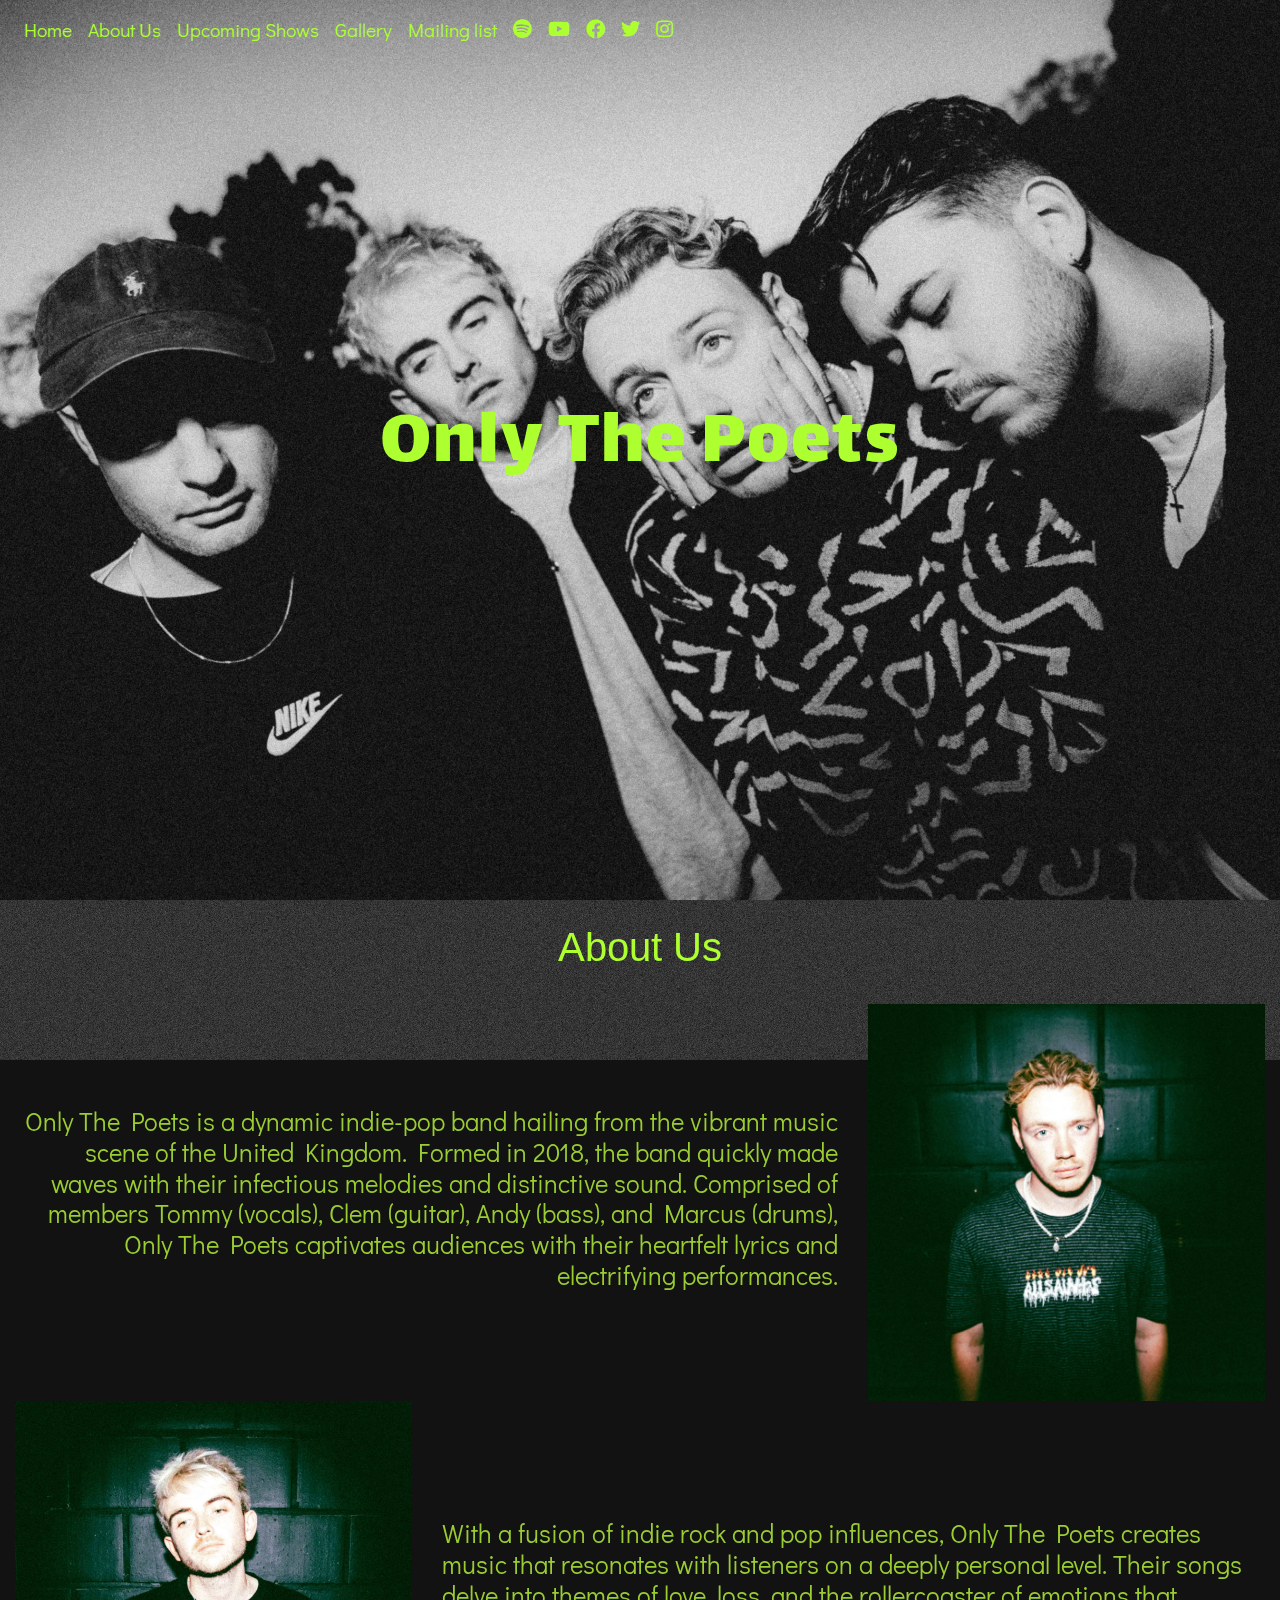
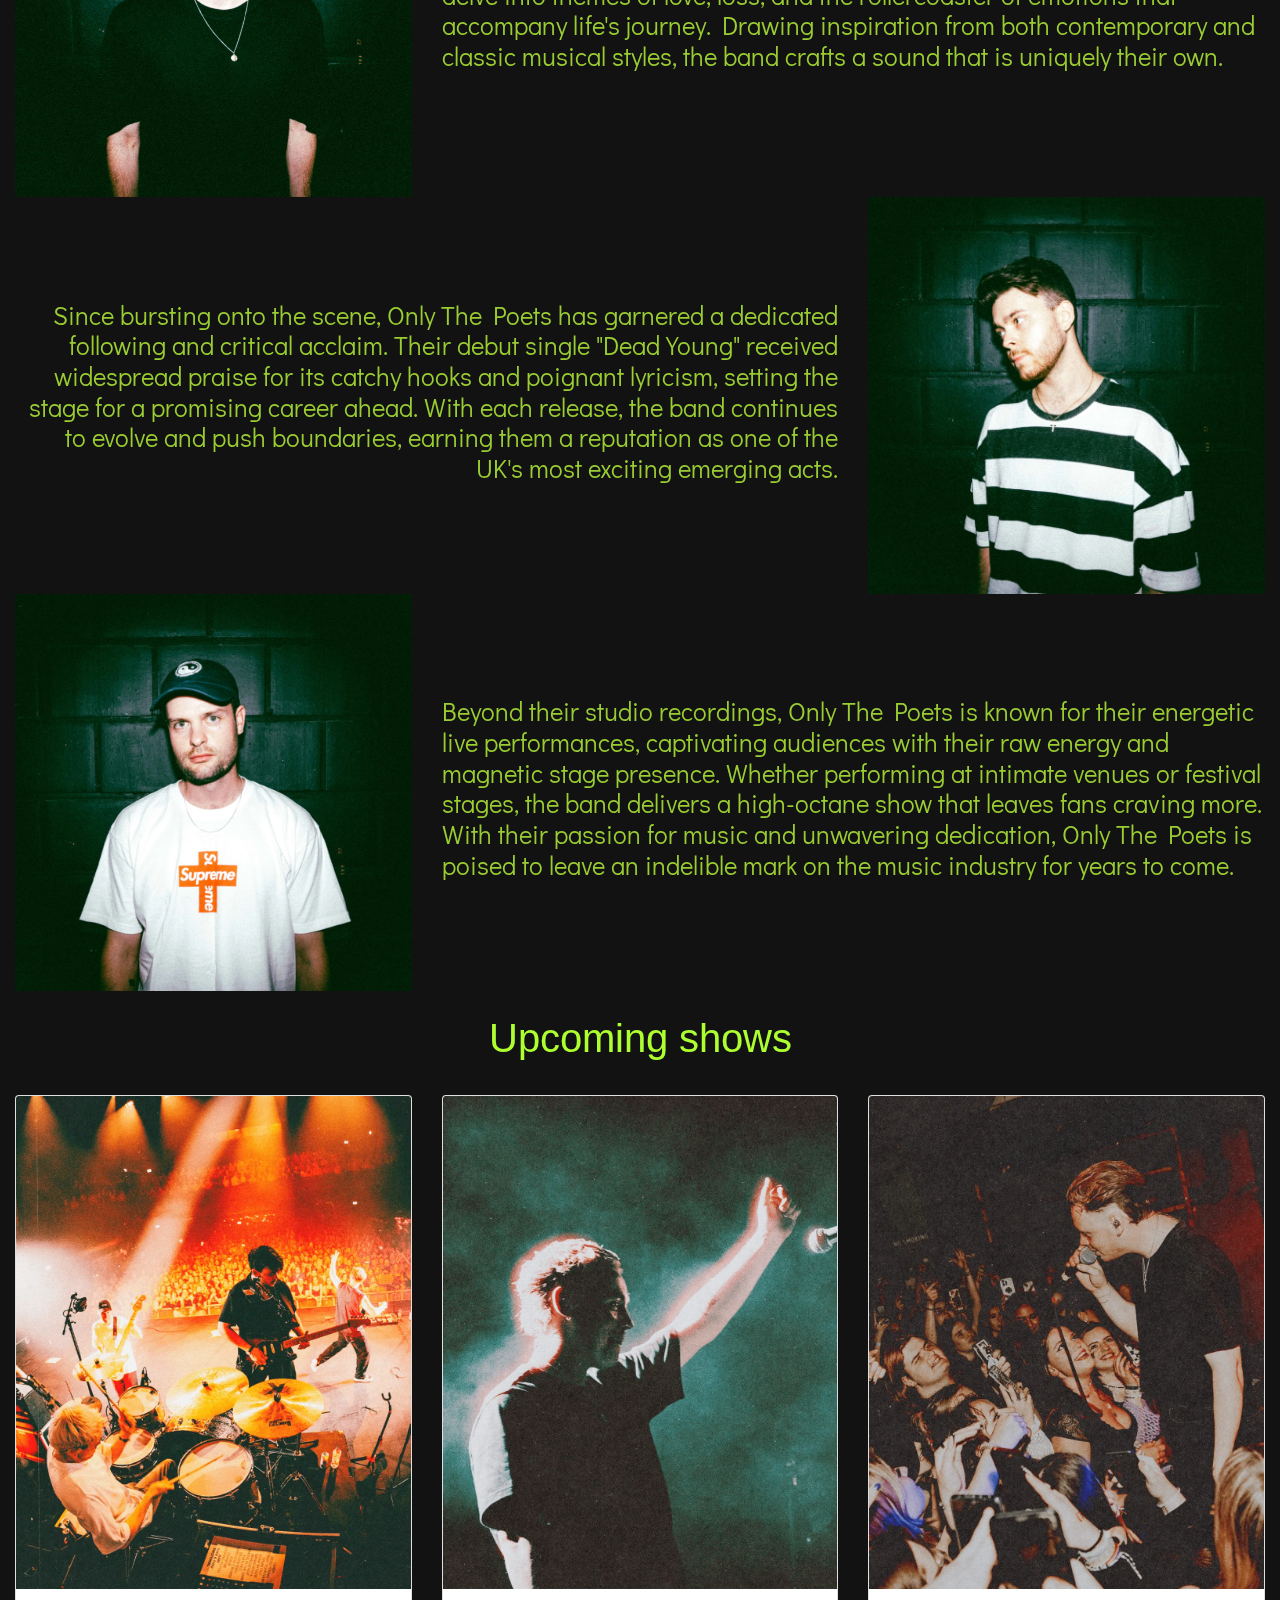
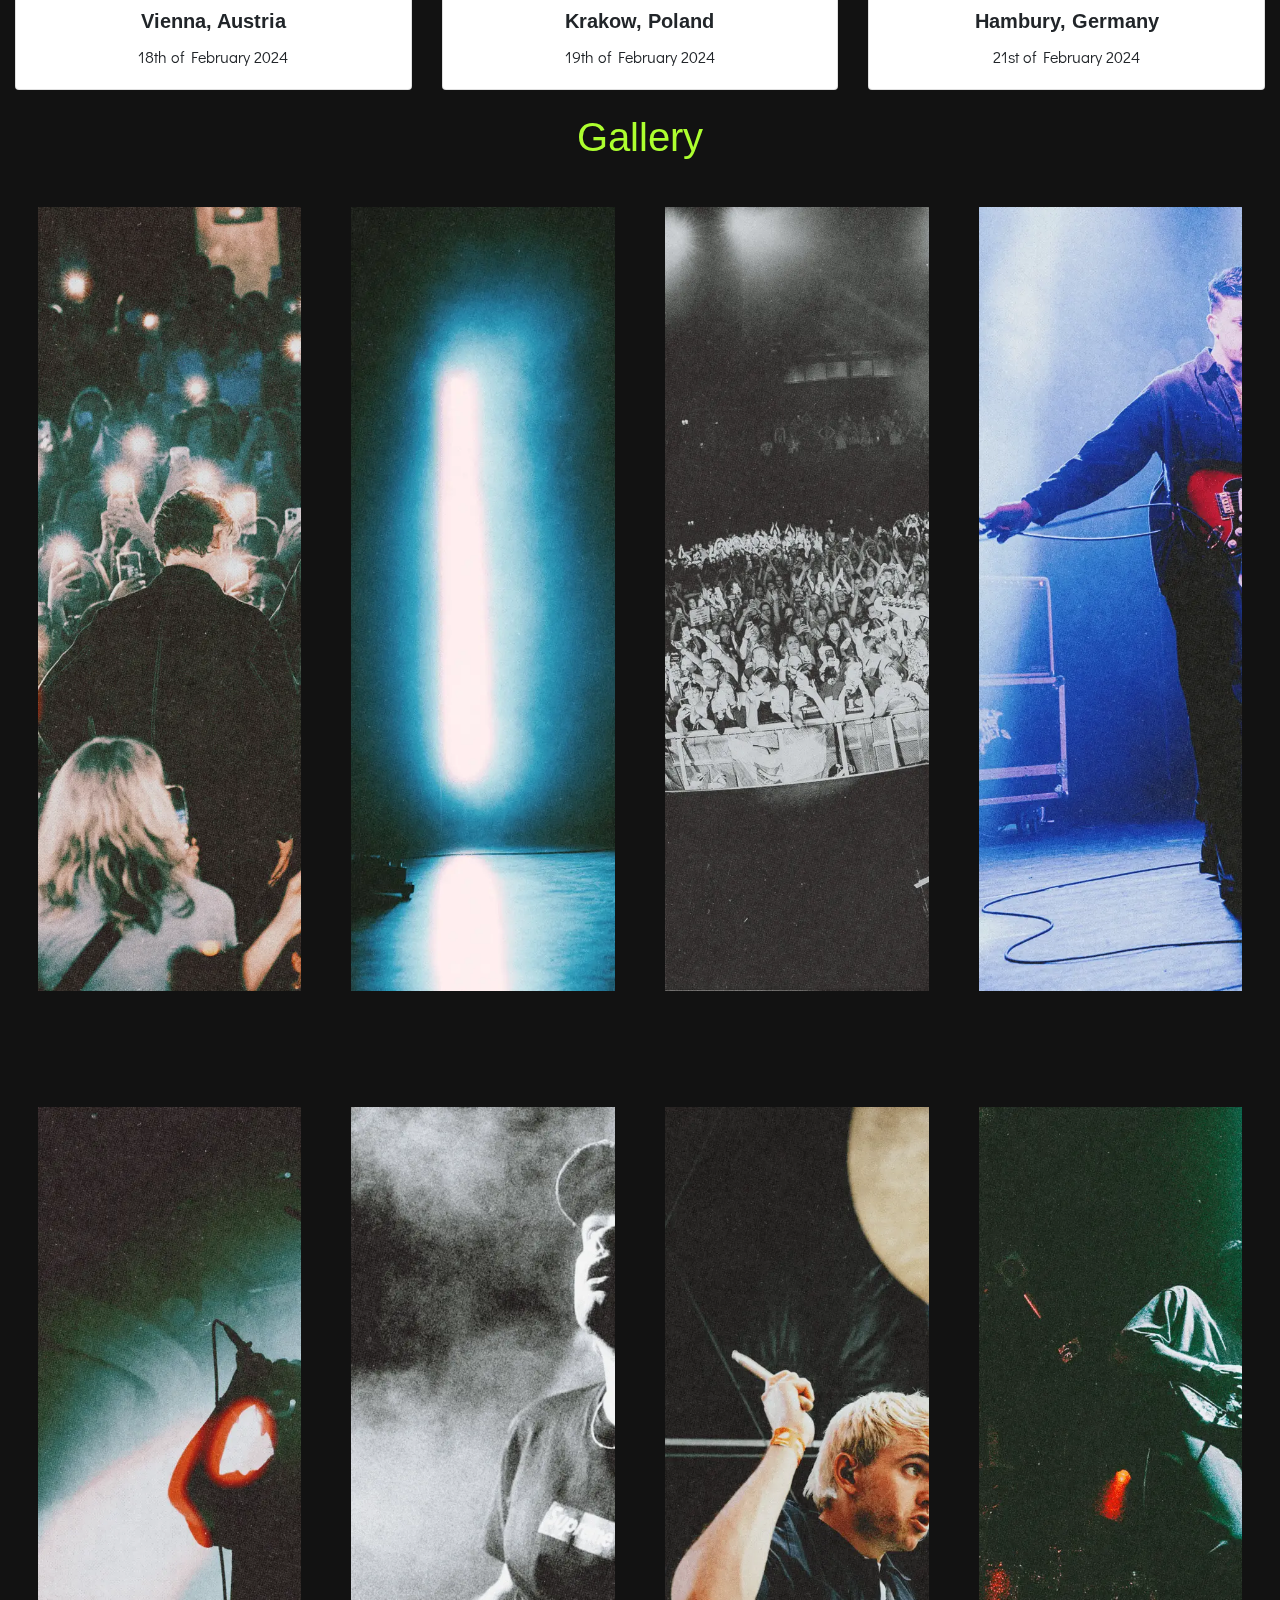
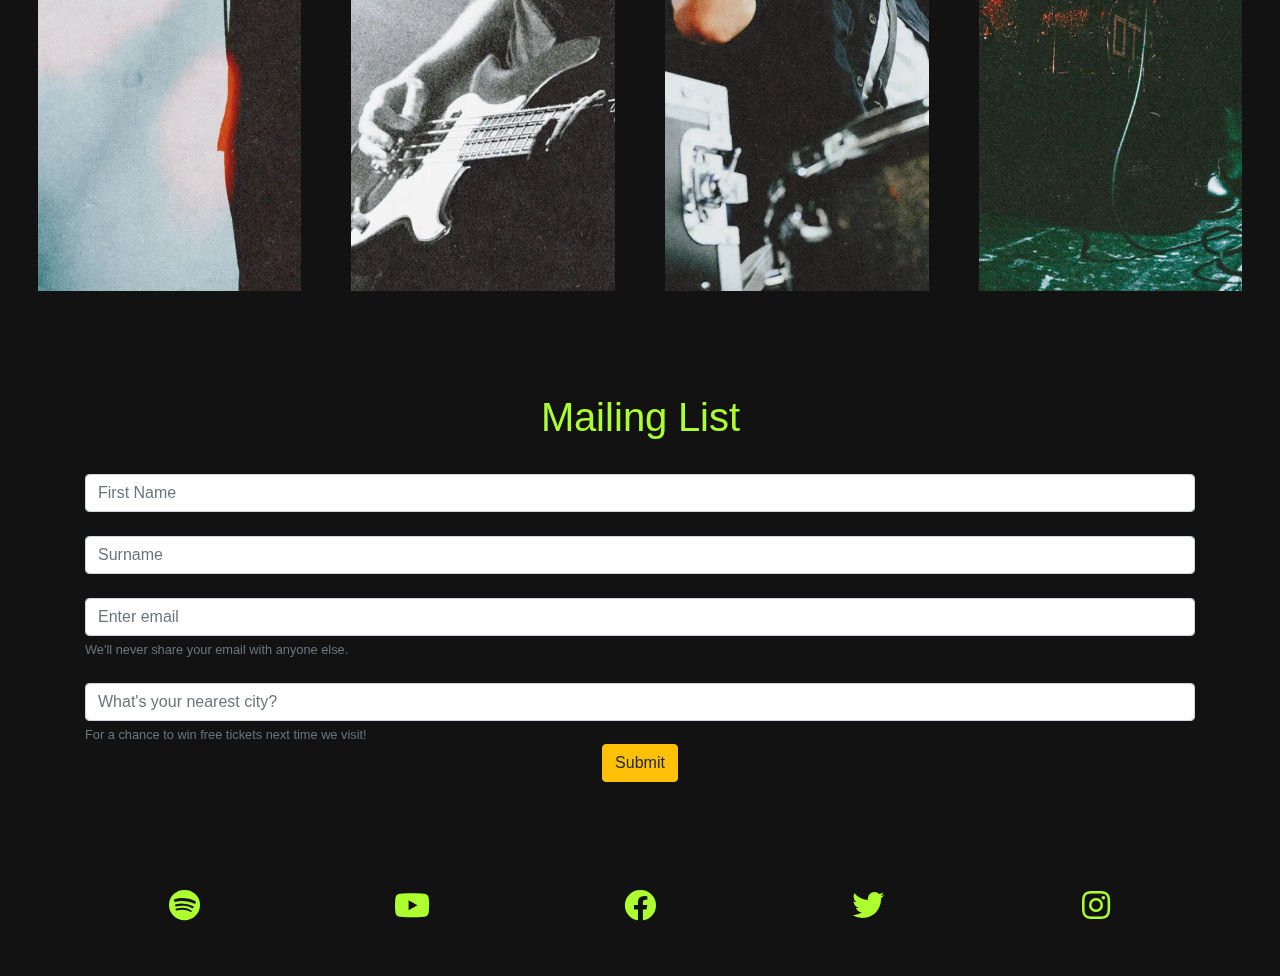
==== index.html @ ecd4aef2 "fix: fixed broken gallery button" ====
<!DOCTYPE html>
<html lang="en">
  <head>
    <meta charset="UTF-8" />
    <meta name="viewport" content="width=device-width, initial-scale=1.0" />
    <meta http-equiv="X-UA-Compatible" content="ie=edge" />
    <meta name="Description" content="Enter your description here" />
    <link
      rel="stylesheet"
      href="https://cdnjs.cloudflare.com/ajax/libs/twitter-bootstrap/4.6.0/css/bootstrap.min.css"
    />
    <link
      rel="stylesheet"
      href="https://cdnjs.cloudflare.com/ajax/libs/font-awesome/5.15.4/css/all.min.css"
    />
    <link rel="stylesheet" href="assets/css/style.css" />
    <link rel="preconnect" href="https://fonts.googleapis.com" />
    <link rel="preconnect" href="https://fonts.gstatic.com" crossorigin />
    <link
      href="https://fonts.googleapis.com/css2?family=Arimo:wght@700&family=Didact+Gothic&family=Lalezar&display=swap"
      rel="stylesheet"
    />
    <title>Only The Poets</title>
  </head>
  <body>
    <!-------Nav bar------->
    <header>
      <nav
        class="navbar navbar-expand-lg navbar-dark navbar-light"
        id="nav-style"
      >
        <button
          class="navbar-toggler"
          type="button"
          data-toggle="collapse"
          data-target="#navbarSupportedContent"
          aria-controls="navbarSupportedContent"
          aria-expanded="false"
          aria-label="Toggle navigation"
        >
          <span class="navbar-toggler-icon"></span>
        </button>

        <div class="collapse navbar-collapse" id="navbarSupportedContent">
          <ul class="navbar-nav mr-auto">
            <li class="nav-item">
              <a class="nav-link nav-font" href="index.html">Home</a>
            </li>
            <li class="nav-item">
              <a class="nav-link nav-font" href="#about">About Us</a>
            </li>
            <li class="nav-item">
              <a class="nav-link nav-font" href="#gigs">Upcoming Shows</a>
            </li>
            <li class="nav-item">
              <a class="nav-link nav-font" href="#gallery">Gallery</a>
            </li>
            <li class="nav-item">
              <a class="nav-link nav-font" href="#mail">Mailing list</a>
            </li>

            <li class="nav-item">
              <a
                class="nav-link"
                href="https://open.spotify.com/artist/3Z40kLBFU7C8532e2YLE9t"
                target="_blank"
              >
                <i
                  class="fab fa-spotify nav-button-color"
                  aria-hidden="true"
                  alt="Spotify"
                ></i>
              </a>
            </li>
            <li class="nav-item">
              <a
                class="nav-link"
                href="https://www.youtube.com/@OnlyThePoets"
                target="_blank"
              >
                <i
                  class="fab fa-youtube nav-button-color"
                  aria-hidden="true"
                  alt="Youtube"
                ></i>
              </a>
            </li>
            <li class="nav-item">
              <a
                class="nav-link"
                href="https://www.facebook.com/onlythepoets/?locale=en_GB"
                target="_blank"
              >
                <i
                  class="fab fa-facebook nav-button-color"
                  aria-hidden="true"
                  alt="Facebook"
                ></i>
              </a>
            </li>
            <li class="nav-item">
              <a
                class="nav-link"
                href="https://twitter.com/onlythepoetsuk?ref_src=twsrc%5Egoogle%7Ctwcamp%5Eserp%7Ctwgr%5Eauthor"
                target="_blank"
              >
                <i
                  class="fab fa-twitter nav-button-color"
                  aria-hidden="true"
                  alt="X formally Twitter"
                ></i>
              </a>
            </li>
            <li class="nav-item">
              <a
                class="nav-link"
                href="https://www.instagram.com/onlythepoets/?hl=en"
                target="_blank"
              >
                <i
                  class="fab fa-instagram nav-button-color"
                  aria-hidden="true"
                  alt="Instagram"
                ></i>
              </a>
            </li>
          </ul>
        </div>
      </nav>
    </header>
    <!-------Hero image------->
    <section class="hero-section">
      <div class="hero-image">
        <div>
          <h1 class="hero-text">Only The Poets</h1>
        </div>
      </div>
    </section>
    <!-------About us------->
    <br />
    <div class="grain"></div>
    <h2 class="text-center header-font" id="about">About Us</h2>
    <div>
      <br />
    </div>
    <section>
      <div class="container-fluid">
        <div class="row align-items-center">
          <div
            class="col-sm-8 order-2 order-sm-1 about-us text-right-about text-center-about"
          >
            <h2 class="size">
              Only The Poets is a dynamic indie-pop band hailing from the
              vibrant music scene of the United Kingdom. Formed in 2018, the
              band quickly made waves with their infectious melodies and
              distinctive sound. Comprised of members Tommy (vocals), Clem
              (guitar), Andy (bass), and Marcus (drums), Only The Poets
              captivates audiences with their heartfelt lyrics and electrifying
              performances.
            </h2>
          </div>
          <div class="col-sm-4 order-1 order-sm-2">
            <img
              src="./assets/images/Tommy-min.webp"
              class="img-fluid w-100 h-auto"
              alt="Tommy portrait"
              id="tommy-about"
            />
          </div>
        </div>
        <div class="row align-items-center">
          <div class="col-sm-4 order-1 order-sm-2">
            <img
              src="./assets/images/Marcus-min.webp"
              class="img-fluid w-100 h-auto"
              alt="Marcus portrait"
              id="marcus-about"
            />
          </div>
          <div
            class="col-sm-8 order-2 order-sm-2 about-us text-left-about text-center-about"
          >
            <h2 class="size">
              With a fusion of indie rock and pop influences, Only The Poets
              creates music that resonates with listeners on a deeply personal
              level. Their songs delve into themes of love, loss, and the
              rollercoaster of emotions that accompany life's journey. Drawing
              inspiration from both contemporary and classic musical styles, the
              band crafts a sound that is uniquely their own.
            </h2>
          </div>
        </div>
        <div class="row align-items-center">
          <div
            class="col-sm-8 order-2 order-sm-1 about-us text-right-about text-center-about"
          >
            <h2 class="size">
              Since bursting onto the scene, Only The Poets has garnered a
              dedicated following and critical acclaim. Their debut single "Dead
              Young" received widespread praise for its catchy hooks and
              poignant lyricism, setting the stage for a promising career ahead.
              With each release, the band continues to evolve and push
              boundaries, earning them a reputation as one of the UK's most
              exciting emerging acts.
            </h2>
          </div>
          <div class="col-sm-4 order-1 order-sm-2">
            <img
              src="./assets/images/Clem-min.webp"
              class="img-fluid w-100 h-auto"
              alt="Clem portrait"
              id="clem-about"
            />
          </div>
        </div>
        <div class="row align-items-center">
          <div class="col-sm-4 order-1 order-sm-1">
            <img
              src="./assets/images/Andy-min.webp"
              class="img-fluid w-100 h-auto andy-about"
              alt="Andy portrait"
              id="andy-about"
            />
          </div>
          <div
            class="col-sm-8 order-2 order-sm-2 about-us text-left-about text-center-about"
          >
            <h2 class="size">
              Beyond their studio recordings, Only The Poets is known for their
              energetic live performances, captivating audiences with their raw
              energy and magnetic stage presence. Whether performing at intimate
              venues or festival stages, the band delivers a high-octane show
              that leaves fans craving more. With their passion for music and
              unwavering dedication, Only The Poets is poised to leave an
              indelible mark on the music industry for years to come.
            </h2>
          </div>
        </div>
      </div>
    </section>
    <!-------Upcoming gigs------->
    <br />
    <h2 class="text-center header-font" id="gigs">Upcoming shows</h2>
    <br />
    <section class="container-fluid">
      <div class="row">
        <div class="col-sm-4">
          <div class="card">
            <img
              class="card-img-top"
              src="./assets/images/Gig1.webp"
              alt="Only the poets on stage in red"
            />
            <div class="card-body">
              <h5 class="card-title"><b>Vienna, Austria</b></h5>
              <p class="card-text">18th of February 2024</p>
            </div>
          </div>
        </div>
        <div class="col-sm-4">
          <div class="card">
            <img
              class="card-img-top"
              src="./assets/images/Gig2.webp"
              alt="Tommy looking to crowd"
            />
            <div class="card-body">
              <h5 class="card-title"><b>Krakow, Poland</b></h5>
              <p class="card-text">19th of February 2024</p>
            </div>
          </div>
        </div>
        <div class="col-sm-4">
          <div class="card">
            <img
              class="card-img-top"
              src="./assets/images/Gig3.webp"
              alt="Tommy singing while crowd looks up"
            />
            <div class="card-body">
              <h5 class="card-title"><b>Hambury, Germany</b></h5>
              <p class="card-text">21st of February 2024</p>
            </div>
          </div>
        </div>
      </div>
    </section>
    <br />
    <!-------Gallery------->
    <h2 class="text-center header-font" id="gallery">Gallery</h2>
    <br />
    <section class="container-gallery">
      <div class="gallery-box gallery-item">
        <img
          src="./assets/images/Gallery1-min.webp"
          alt="Tommy and Marcus playing surrounded by crowd"
        />
      </div>
      <div class="gallery-box gallery-item">
        <img
          src="./assets/images/Gallery2-min.webp"
          alt="Clem playing guitar near blue standing light"
        />
      </div>
      <div class="gallery-box gallery-item">
        <img
          src="./assets/images/Gallery3-min.webp"
          alt="Shot of Tommy infront of crowd"
        />
      </div>
      <div class="gallery-box gallery-item">
        <img
          src="./assets/images/Gallery4-min.webp"
          alt="Clem adjusting guitar lead on stage"
        />
      </div>
    </section>
    <section class="container-gallery">
      <div class="gallery-box gallery-item">
        <img
          src="./assets/images/Gallery5-min.webp"
          alt="Tommy silhouette singing with backlight"
        />
      </div>
      <div class="gallery-box gallery-item">
        <img src="./assets/images/Gallery6-min.webp" alt="Andy playing bass" />
      </div>
      <div class="gallery-box gallery-item">
        <img
          src="./assets/images/Gallery7-min.webp"
          alt="Marcus playing drums at festival"
        />
      </div>
      <div class="gallery-box gallery-item">
        <img
          src="./assets/images/Gallery8-min.webp"
          alt="clem playing guitar"
        />
      </div>
    </section>
    <!-------Mailing list------->
    <div id="mail">
      <h2 class="text-center header-font">Mailing List</h2>
    </div>
    <section class="form-section container">
      <form action="" class="signup-form">
        <div>
          <label for="first-name"></label>
          <input
            type="text"
            class="form-control"
            id="first-name"
            aria-describedby="first-name"
            placeholder="First Name"
          />
        </div>
        <div>
          <label for="last-name"></label>
          <input
            type="text"
            class="form-control"
            id="last-name"
            aria-describedby="last-name"
            placeholder="Surname"
          />
        </div>
        <div>
          <label for="InputEmail1"></label>
          <input
            type="email"
            class="form-control"
            id="InputEmail1"
            aria-describedby="emailHelp"
            placeholder="Enter email"
          />
          <small class="form-text text-muted"
            >We'll never share your email with anyone else.</small
          >
        </div>
        <div>
          <label for="home-city"></label>
          <input
            type="text"
            class="form-control"
            id="home-city"
            aria-describedby="home-city"
            placeholder="What's your nearest city?"
          />
          <small class="form-text text-muted"
            >For a chance to win free tickets next time we visit!</small
          >
        </div>
        <div class="button">
          <button type="submit" class="btn btn-warning">Submit</button>
        </div>
      </form>
    </section>

    <!-------Footer------->

    <footer class="container">
      <ul class="otp-footer row">
        <li class="footer-item col">
          <a
            class="footer-link"
            href="https://open.spotify.com/artist/3Z40kLBFU7C8532e2YLE9t"
            target="_blank"
          >
            <i
              class="fab fa-spotify footer-button-color"
              aria-hidden="true"
            ></i>
          </a>
        </li>
        <li class="footer-item col">
          <a
            class="footer-link"
            href="https://www.youtube.com/@OnlyThePoets"
            target="_blank"
          >
            <i
              class="fab fa-youtube footer-button-color"
              aria-hidden="true"
            ></i>
          </a>
        </li>
        <li class="footer-item col">
          <a
            class="footer-link"
            href="https://www.facebook.com/onlythepoets/?locale=en_GB"
            target="_blank"
          >
            <i
              class="fab fa-facebook footer-button-color"
              aria-hidden="true"
            ></i>
          </a>
        </li>
        <li class="footer-item col">
          <a
            class="footer-link"
            href="https://twitter.com/onlythepoetsuk?ref_src=twsrc%5Egoogle%7Ctwcamp%5Eserp%7Ctwgr%5Eauthor"
            target="_blank"
          >
            <i
              class="fab fa-twitter footer-button-color"
              aria-hidden="true"
            ></i>
          </a>
        </li>
        <li class="footer-item col">
          <a
            class="footer-link"
            href="https://www.instagram.com/onlythepoets/?hl=en"
            target="_blank"
          >
            <i
              class="fab fa-instagram footer-button-color"
              aria-hidden="true"
            ></i>
          </a>
        </li>
      </ul>
    </footer>
    <a href="#" class="top">Back to Top &#8593;</a>
    <script src="https://cdnjs.cloudflare.com/ajax/libs/jquery/3.5.1/jquery.slim.min.js"></script>
    <script src="https://cdnjs.cloudflare.com/ajax/libs/popper.js/1.16.1/umd/popper.min.js"></script>
    <script src="https://cdnjs.cloudflare.com/ajax/libs/twitter-bootstrap/4.6.0/js/bootstrap.min.js"></script>
  </body>
</html>
---- assets/css/style.css ----
/*-----------------General----------------- */

html {
  scroll-behavior: smooth;
}

.header-font {
  font-family: Arimo, Courier, monospace;
  font-size: 2.5rem;
}
/*-----------------Background----------------- */

body {
  background-color: rgb(18, 18, 18);
  height: 200vh;
  position: relative;
  overflow-x: hidden;
  margin: 0;
  padding: 0;
}

.grain {
  position: fixed;
  top: 0;
  left: 0;
  height: 100%;
  width: 100%;
  z-index: -300;
  transform: translateZ(0);
  opacity: 0.4;
  pointer-events: none;
}

.grain:before {
  content: "";
  top: -10rem;
  left: -10rem;
  width: calc(100% + 20rem);
  height: calc(100% + 20rem);
  z-index: -1;
  position: fixed;
  background-image: url(../images/Image_gaussian_noise_example.png);
  opacity: 0.8;
  pointer-events: none;
  -webkit-animation: noise 1s steps(2) infinite;
  animation: noise 1s steps(2) infinite;
}

@-webkit-keyframes noise {
  to {
    transform: translate3d(-7rem, 0, 0);
  }
}

@keyframes noise {
  0% {
    transform: translate3d(0, 9rem, 0);
  }
  10% {
    transform: translate3d(-1rem, -4rem, 0);
  }
  20% {
    transform: translate3d(-8rem, 2rem, 0);
  }
  30% {
    transform: translate3d(9rem, -9rem, 0);
  }
  40% {
    transform: translate3d(-2rem, 7rem, 0);
  }
  50% {
    transform: translate3d(-9rem, -4rem, 0);
  }
  60% {
    transform: translate3d(2rem, 6rem, 0);
  }
  70% {
    transform: translate3d(7rem, -8rem, 0);
  }
  80% {
    transform: translate3d(-9rem, 1rem, 0);
  }
  90% {
    transform: translate3d(6rem, -5rem, 0);
  }
  to {
    transform: translate3d(-7rem, 0, 0);
  }
}

.text-center {
  text-align: center;
  color: greenyellow;
}
/*-----------------Nav Bar----------------- */

header {
  position: absolute;
  z-index: 3;
  max-width: fit-content;
  font-size: larger;
}

.nav-button-color {
  color: greenyellow;
}

.navbar-light .navbar-nav .nav-link {
  color: greenyellow;
}

@media only screen and (max-width: 374px) {
  .nav-button-color {
    color: red;
  }

  .navbar-light .navbar-nav .nav-link {
    color: red;
  }
}
.nav-font {
  font-family: "Didact Gothic", sans-serif;
}

/*-----------------Hero Image----------------- */

.hero-section {
  width: 100%;
  overflow: hidden;
}
.hero-image {
  /* Cant get this to work just yet, not responsive leaves blank space to right of img when shrunk */
  /* breaks at  around 1606 px wide */
  background-image: url(../images/SpotifyBanner-min.webp);
  background-size: cover;
  background-position: center;
  display: flex;
  position: relative;
  align-items: center;
  justify-content: center;
  flex-direction: column;
  height: 100vh;
  margin: 0;
  z-index: 2;
}

.hero-text {
  color: greenyellow;
  text-align: center;
  font-family: Lalezar, "Courier New", sans-serif;
  font-size: 5rem;
  letter-spacing: 2px;
}

@media only screen and (max-width: 528px) {
  .hero-text {
    font-size: 40px;
  }
}
/*-----------------Back to top button----------------- */

.top {
  --offset: 50px;

  position: sticky;
  float: right;
  bottom: 20px;
  margin-right: 10px;
  place-self: end;
  z-index: 1;

  /* visual styling */
  text-decoration: none;
  padding: 10px;
  font-family: sans-serif;
  color: black;
  background: greenyellow;
  border-radius: 100px;
  white-space: nowrap;
}

/*-----------------About Us----------------- */
#tommy-about {
  height: 400px;
}

#clem-about {
  height: 400px;
}

#marcus-about {
  height: 400px;
}

#andy-about {
  height: 400px;
}

.about-us {
  color: yellowgreen;
  font-family: "Didact Gothic", sans serif;
  font-size: small;
}

.size {
  font-size: clamp(16px, 2vw, 80px);
}

@media only screen and (min-width: 576px) {
  .text-right-about {
    text-align: right;
  }

  .text-left-about {
    text-align: left;
  }
}

@media only screen and (max-width: 575px) {
  .text-center-about {
    text-align: center;
  }
}

/*-----------------Upcoming Gigs----------------- */

.card-title {
  text-align: center;
  font-family: Arimo, sans serif;
}

.card-text {
  text-align: center;
  font-family: "Didact Gothic", sans serif;
}

/*-----------------Gallery----------------- */

@media only screen and (min-width: 1024px) {
  .container-gallery {
    display: flex;
    width: 100%;
    padding: 1% 1%;
    box-sizing: border-box;
    height: 100vh;
  }

  .gallery-box {
    flex: 1;
    overflow: hidden;
    transition: 0.8s;
    margin: 0 2%;
    box-shadow: rgba(0, 0, 0, 0.1);
    line-height: 0;
  }

  .gallery-box > img {
    width: 200%;
    height: calc(100% - 10vh);
    object-fit: cover;
    transition: 0.5s;
  }

  .gallery-box:hover {
    flex: 1 1 40%;
  }
  .gallery-box:hover > img {
    width: 100%;
    height: 100%;
  }
}
@media only screen and (max-width: 1023px) {
  .container-gallery {
    display: flex;
    flex-wrap: wrap;
    justify-content: space-between;
    padding: 0% 0%;
  }

  .gallery-box {
    flex-basis: 100%;
    margin-bottom: 20px;
  }

  .gallery-box img {
    width: 100%;
    height: auto;
  }
}
/*-----------------Mailing List----------------- */

.button {
  text-align: center;
}
/*-----------------Footer----------------- */

footer {
  height: 50px;
}

.otp-footer {
  text-align: center;
  margin-top: 100px;
  padding-left: 0px;
}
.footer-item {
  list-style: none;
  display: inline-block;
  font-size: 200%;
}

.footer-button-color {
  color: greenyellow;
}

a:hover {
  text-decoration: none;
}

@media only screen and (max-width: 577px) {
  .footer-item {
    list-style: none;
    display: block;
    text-align: center;
    font-size: 150%;
    letter-spacing: 0px;
  }
}
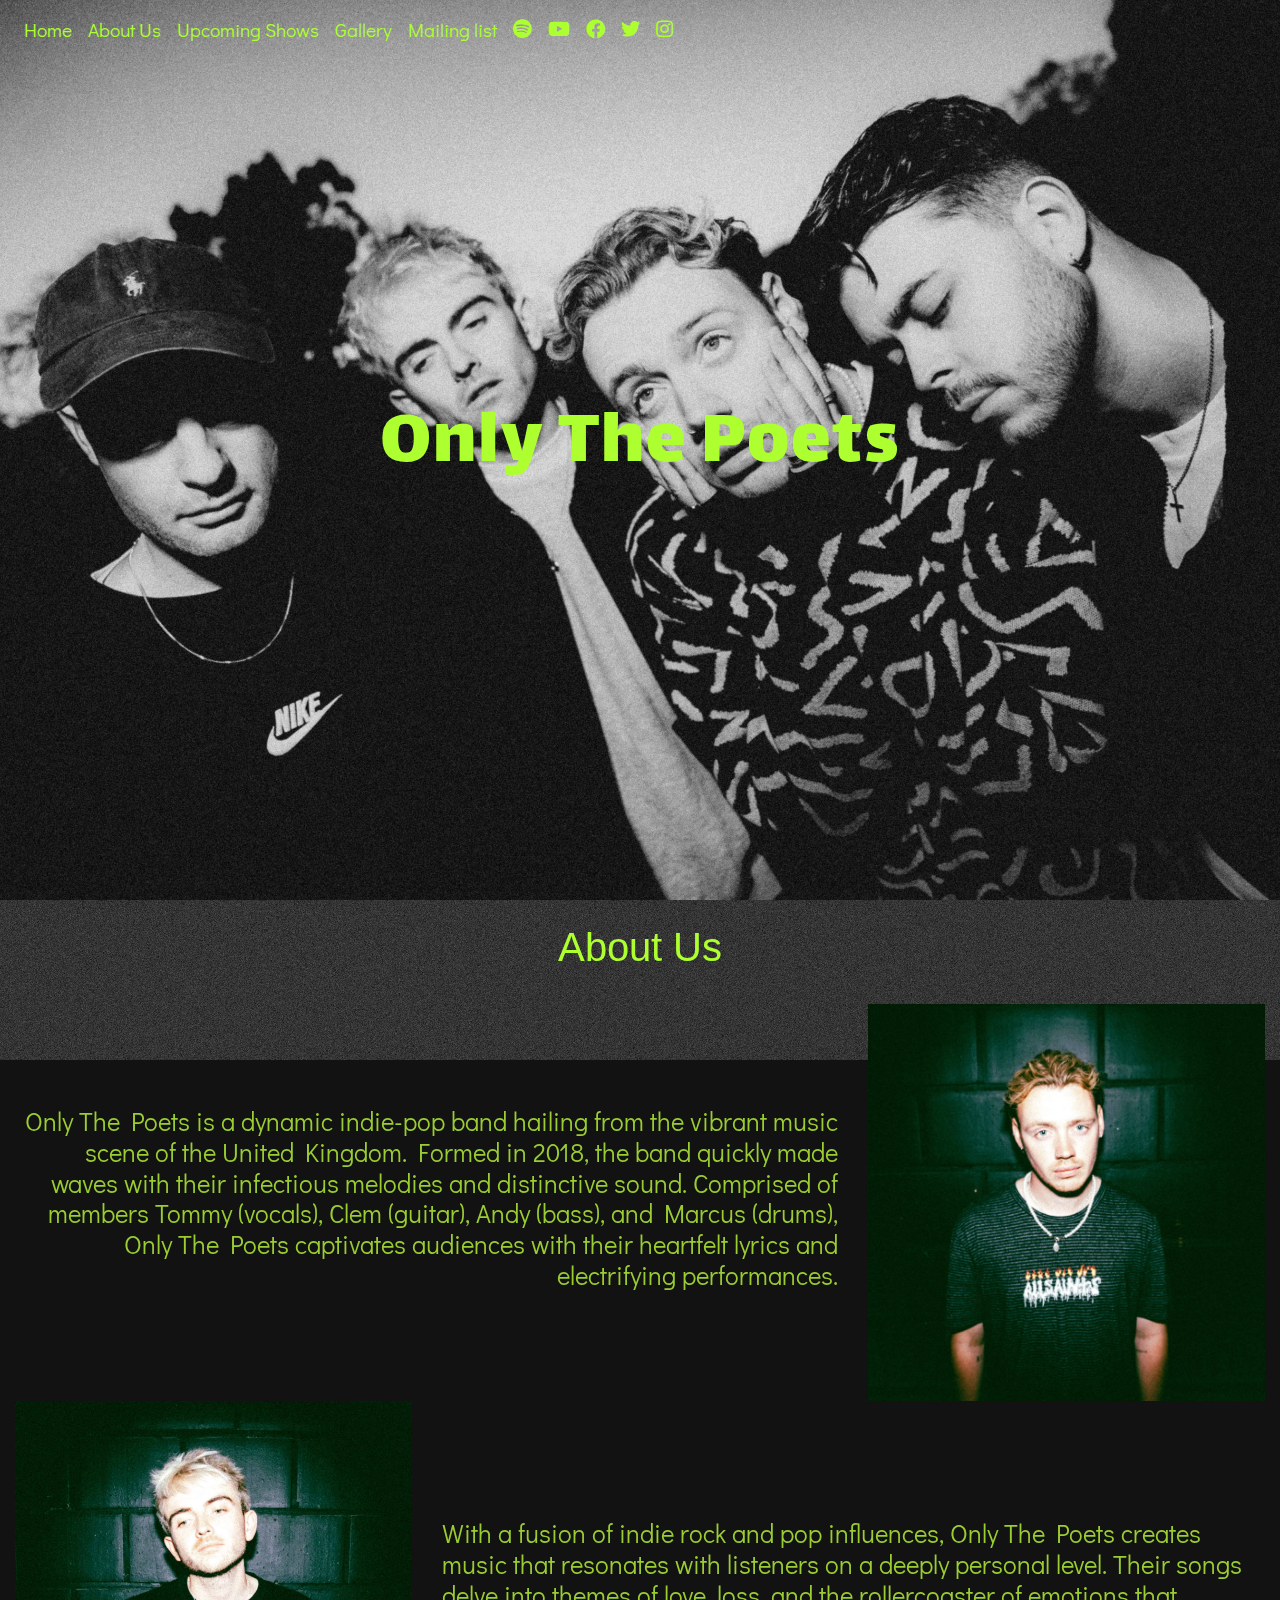
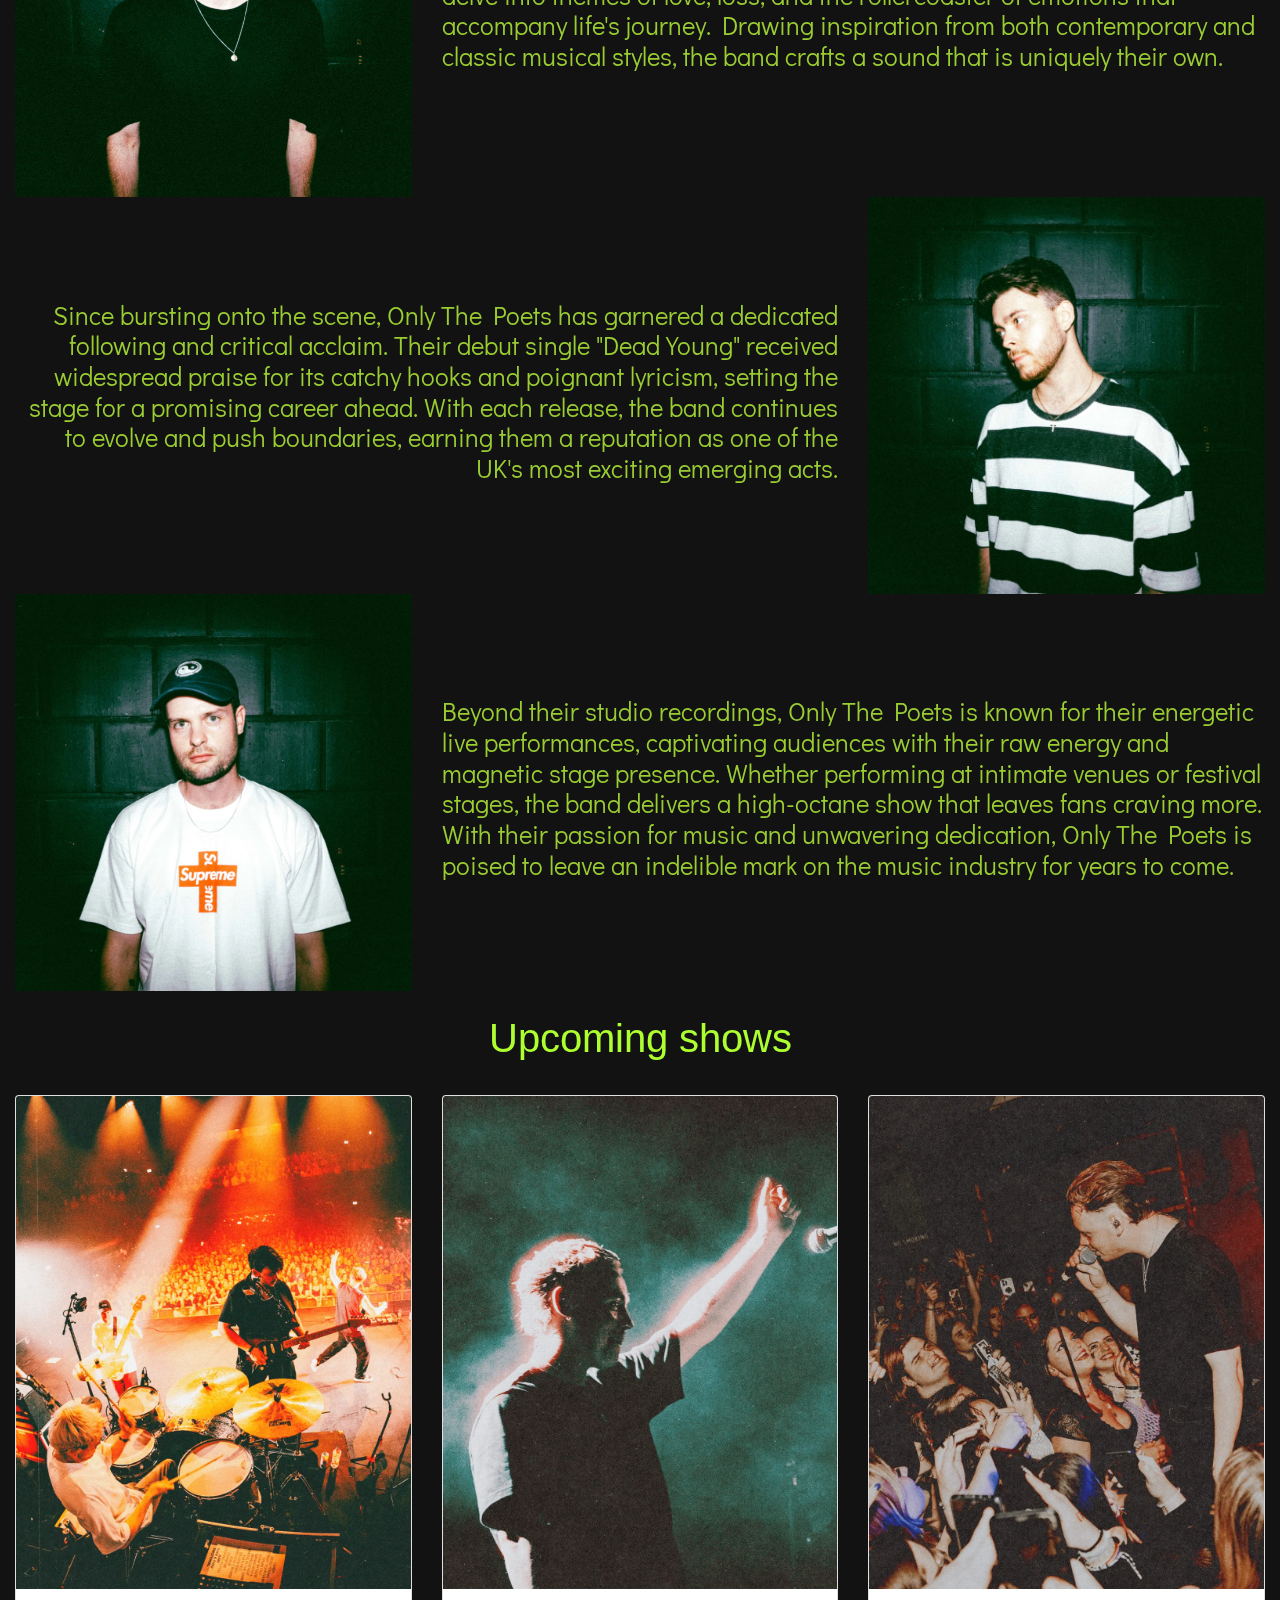
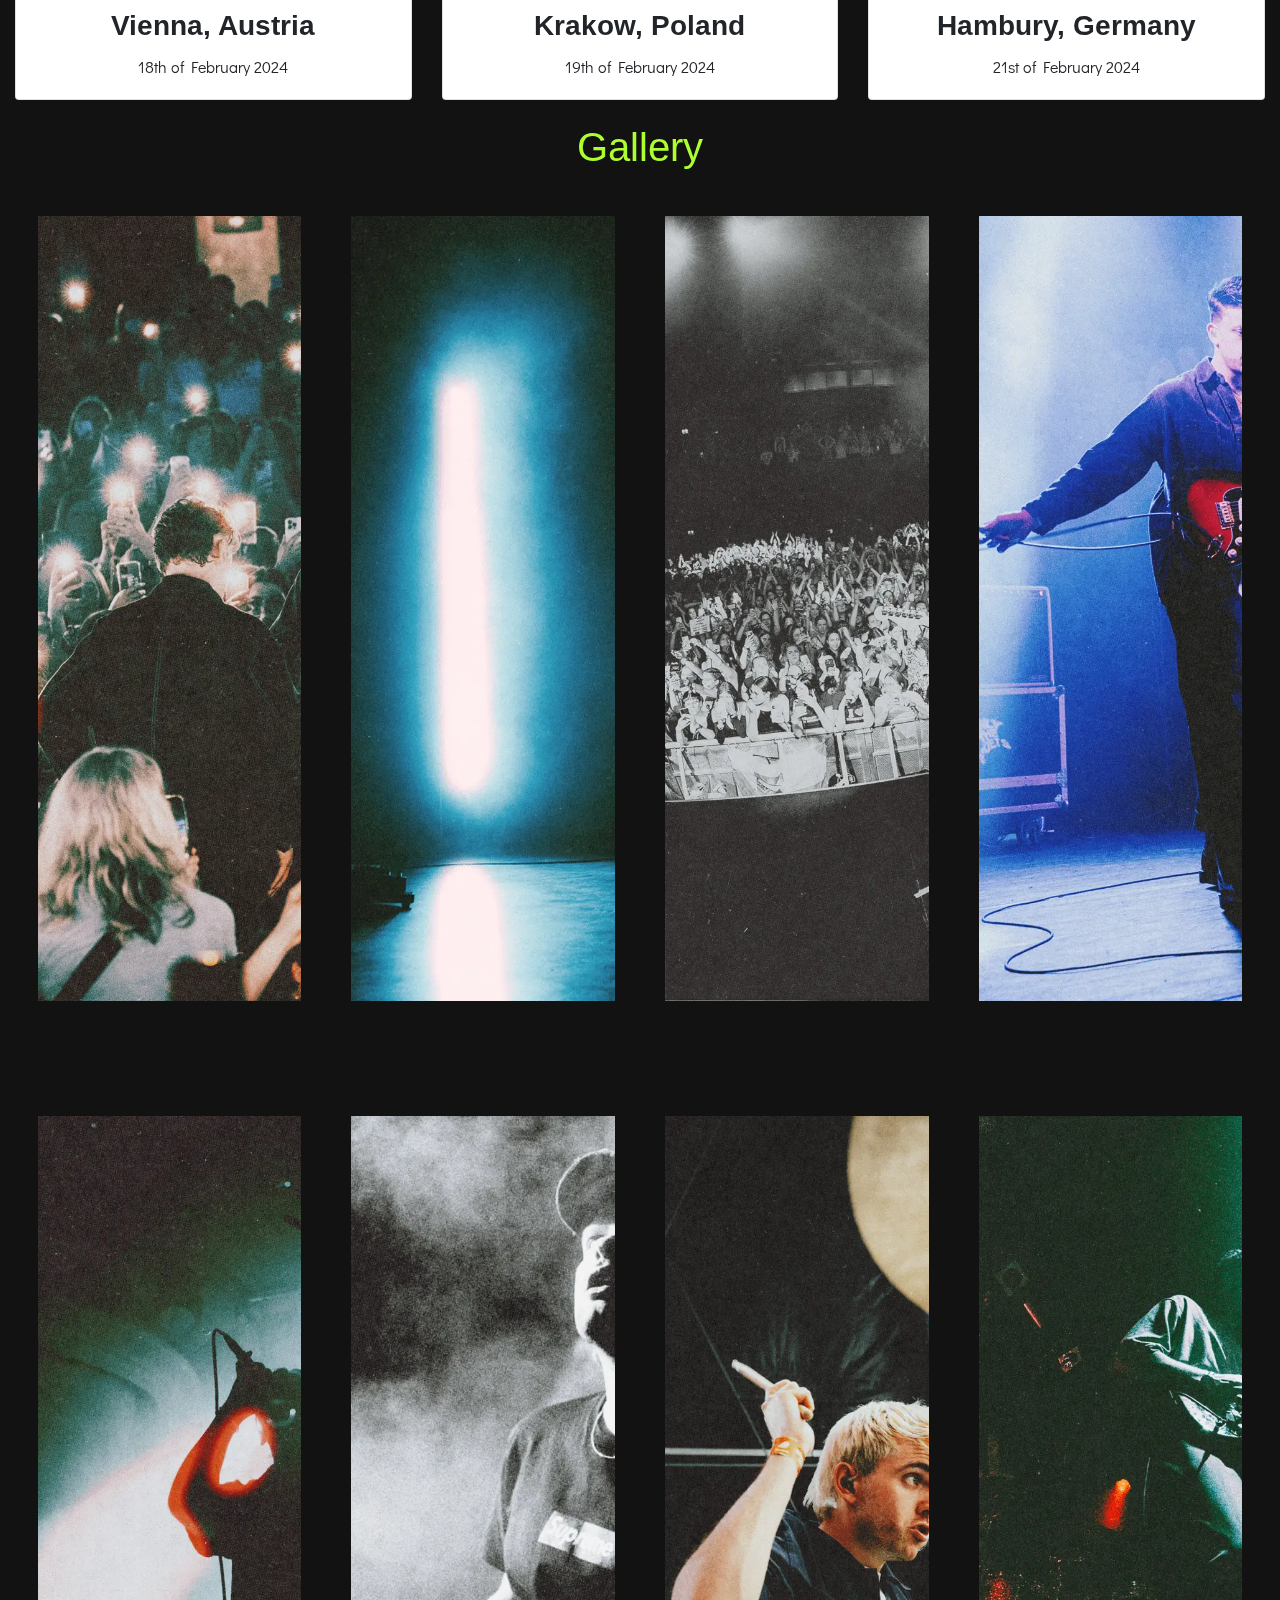
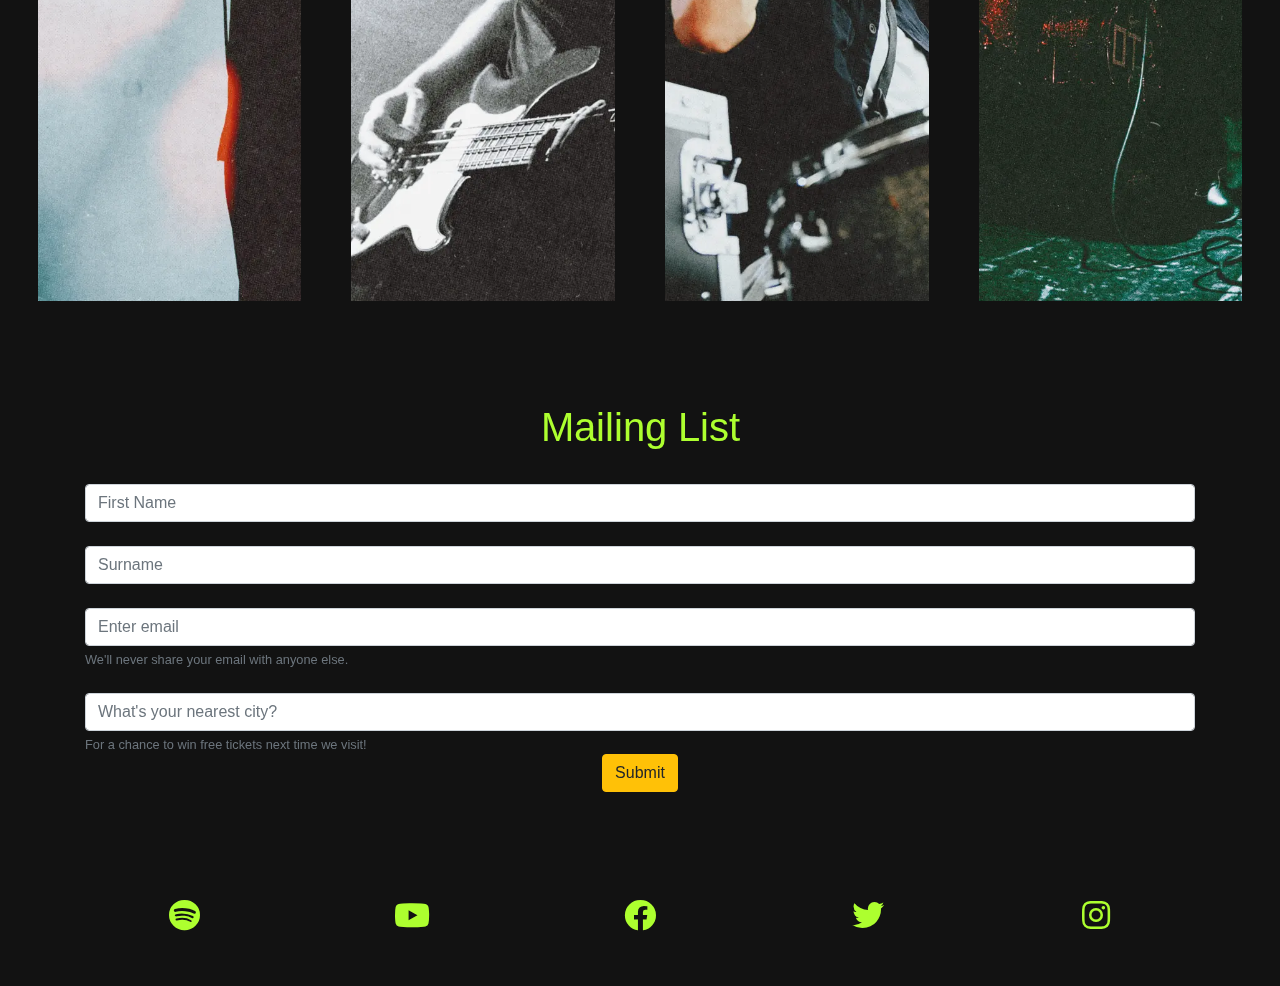
==== commit 83e49f52: "fix: changed headers from h5 to h3 in cards" ====
--- a/index.html
+++ b/index.html
@@ -252,7 +252,7 @@
               alt="Only the poets on stage in red"
             />
             <div class="card-body">
-              <h5 class="card-title"><b>Vienna, Austria</b></h5>
+              <h3 class="card-title"><b>Vienna, Austria</b></h3>
               <p class="card-text">18th of February 2024</p>
             </div>
           </div>
@@ -265,7 +265,7 @@
               alt="Tommy looking to crowd"
             />
             <div class="card-body">
-              <h5 class="card-title"><b>Krakow, Poland</b></h5>
+              <h3 class="card-title"><b>Krakow, Poland</b></h3>
               <p class="card-text">19th of February 2024</p>
             </div>
           </div>
@@ -278,7 +278,7 @@
               alt="Tommy singing while crowd looks up"
             />
             <div class="card-body">
-              <h5 class="card-title"><b>Hambury, Germany</b></h5>
+              <h3 class="card-title"><b>Hambury, Germany</b></h3>
               <p class="card-text">21st of February 2024</p>
             </div>
           </div>
--- a/assets/css/style.css
+++ b/assets/css/style.css
@@ -129,8 +129,6 @@
   overflow: hidden;
 }
 .hero-image {
-  /* Cant get this to work just yet, not responsive leaves blank space to right of img when shrunk */
-  /* breaks at  around 1606 px wide */
   background-image: url(../images/SpotifyBanner-min.webp);
   background-size: cover;
   background-position: center;
@@ -250,7 +248,6 @@
     overflow: hidden;
     transition: 0.8s;
     margin: 0 2%;
-    box-shadow: rgba(0, 0, 0, 0.1);
     line-height: 0;
   }
 
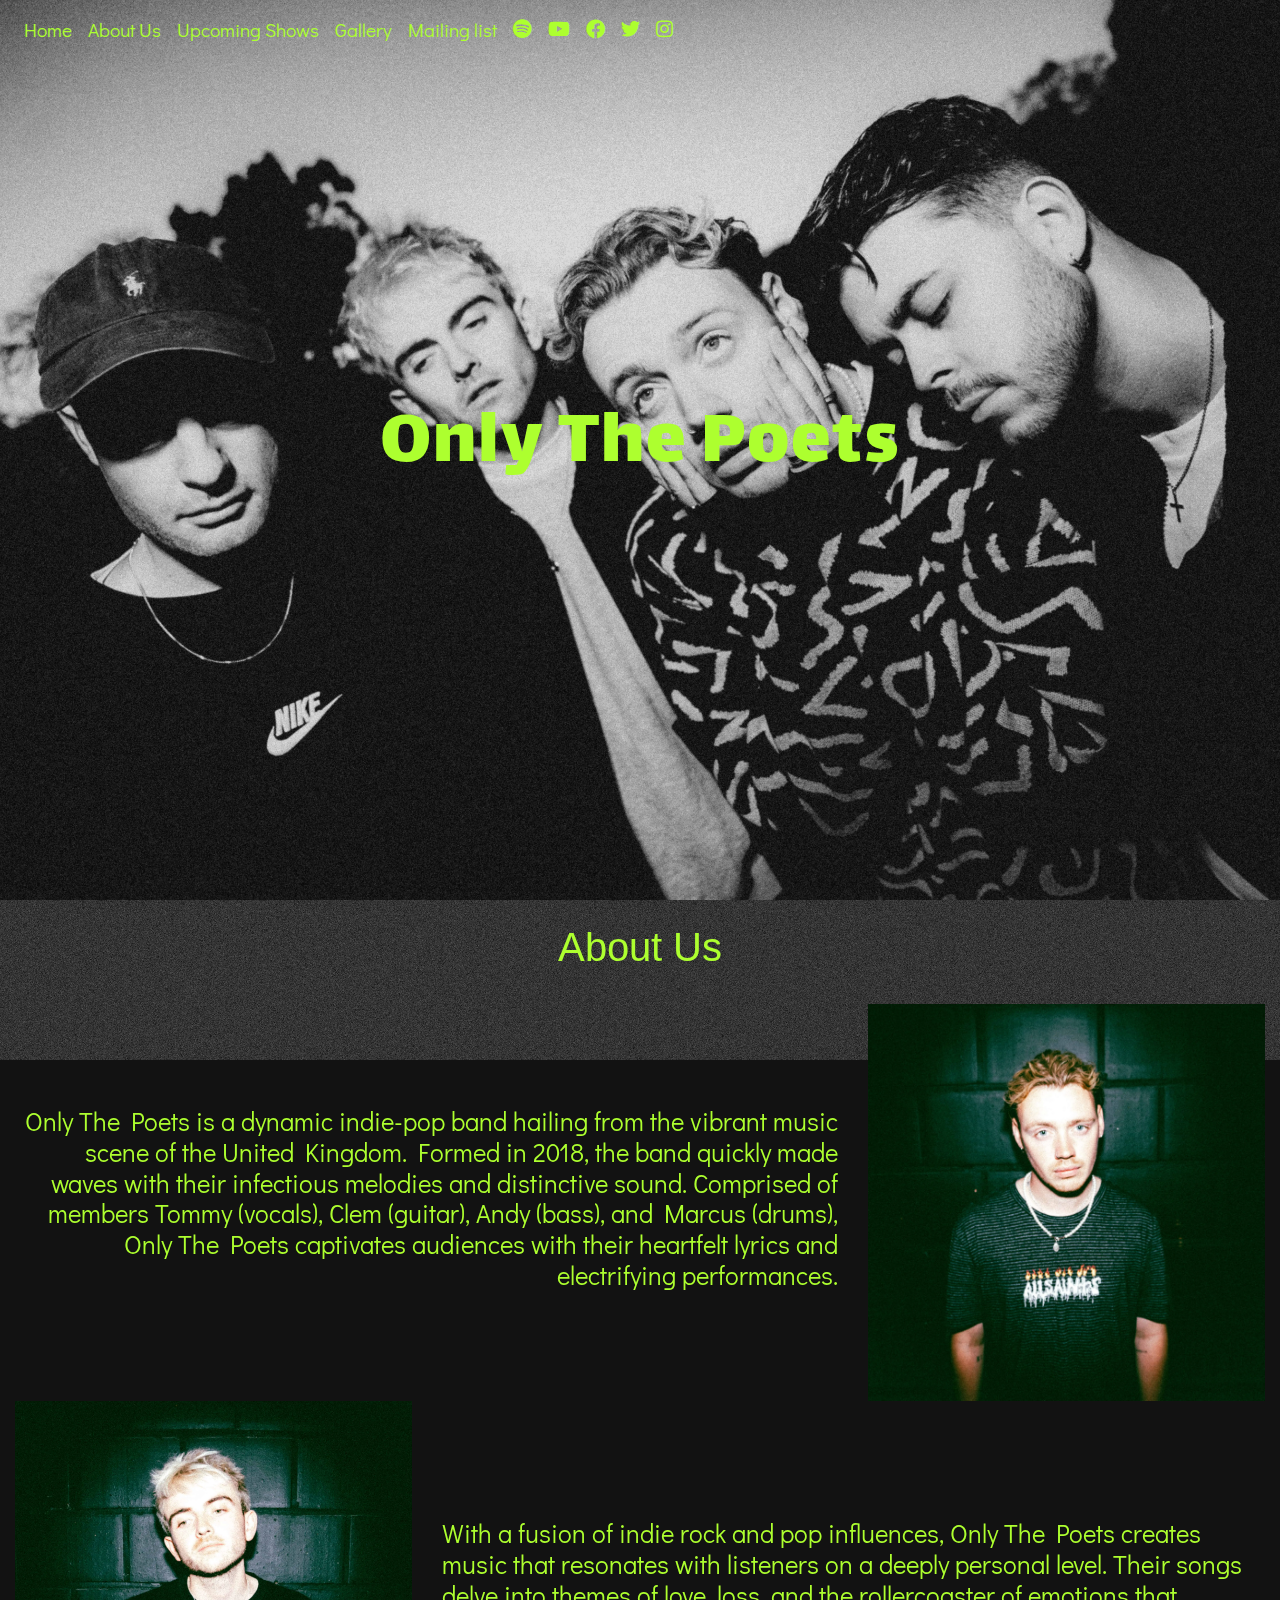
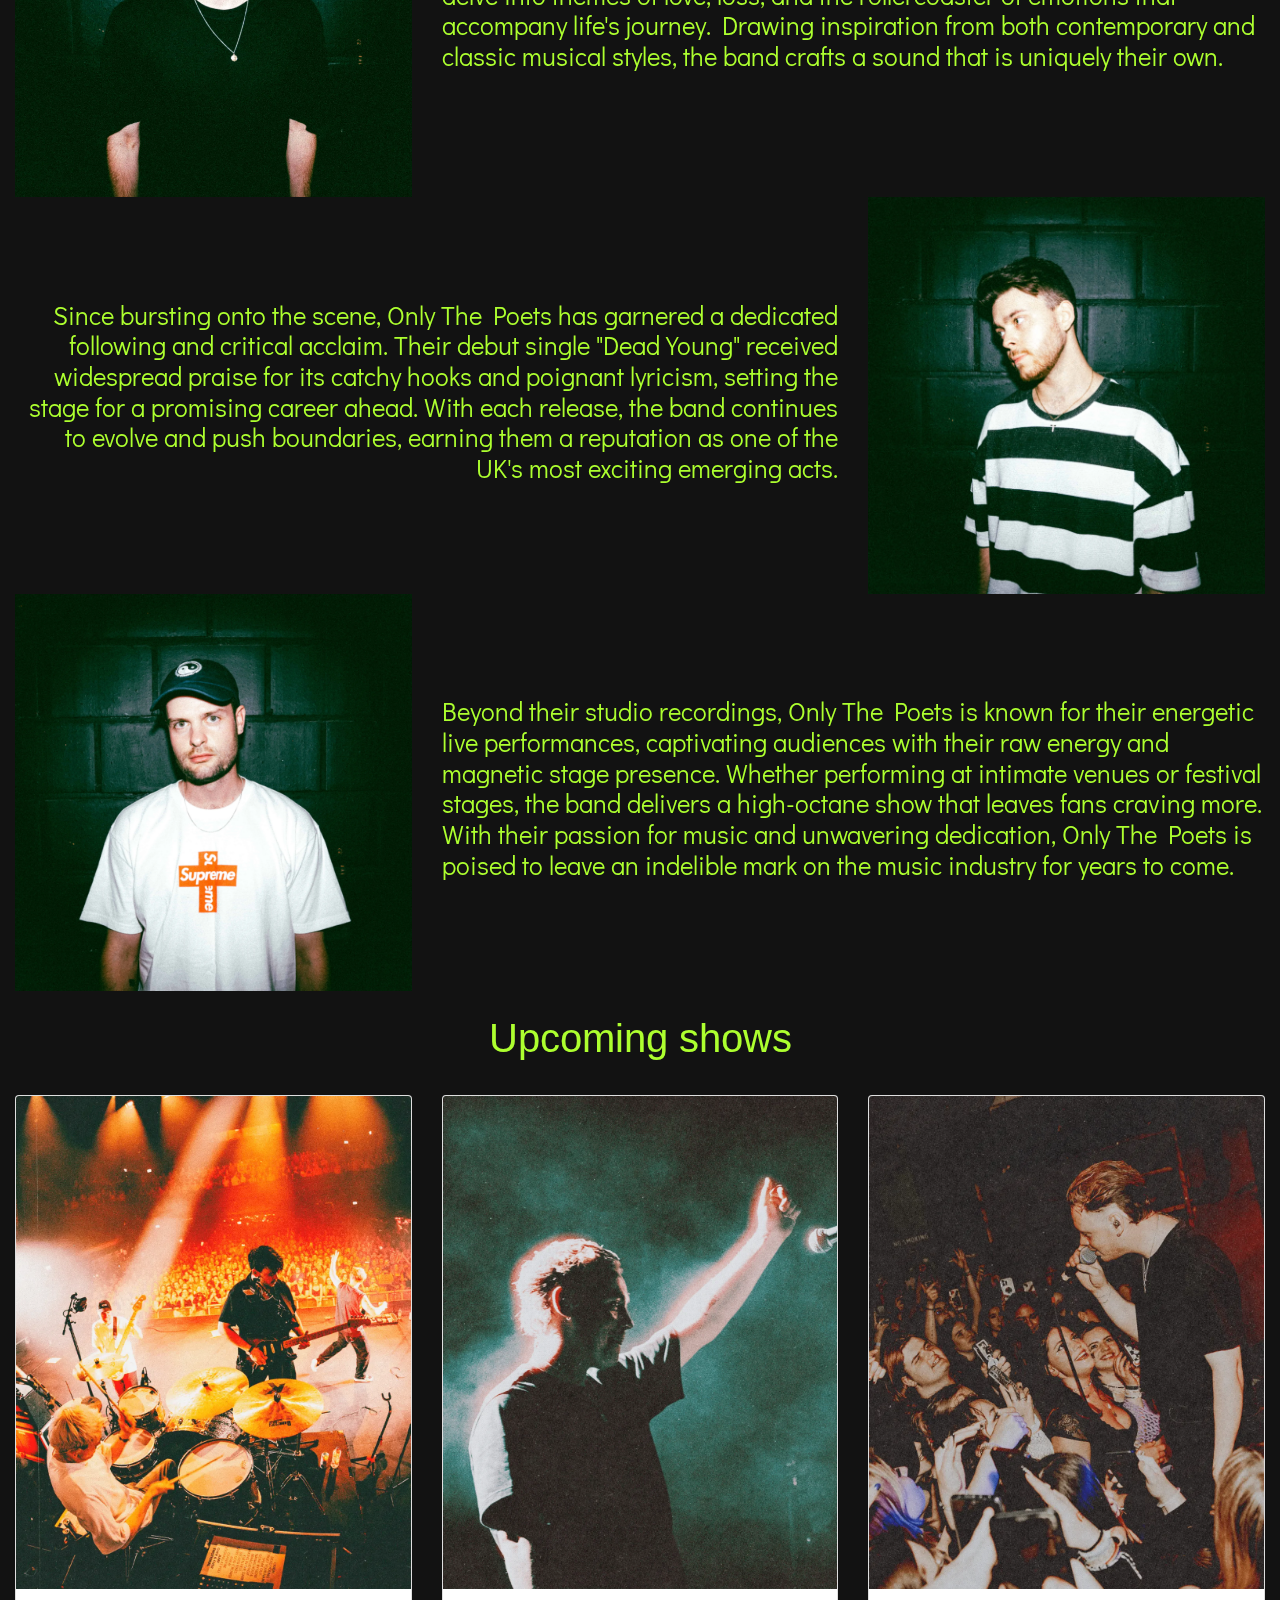
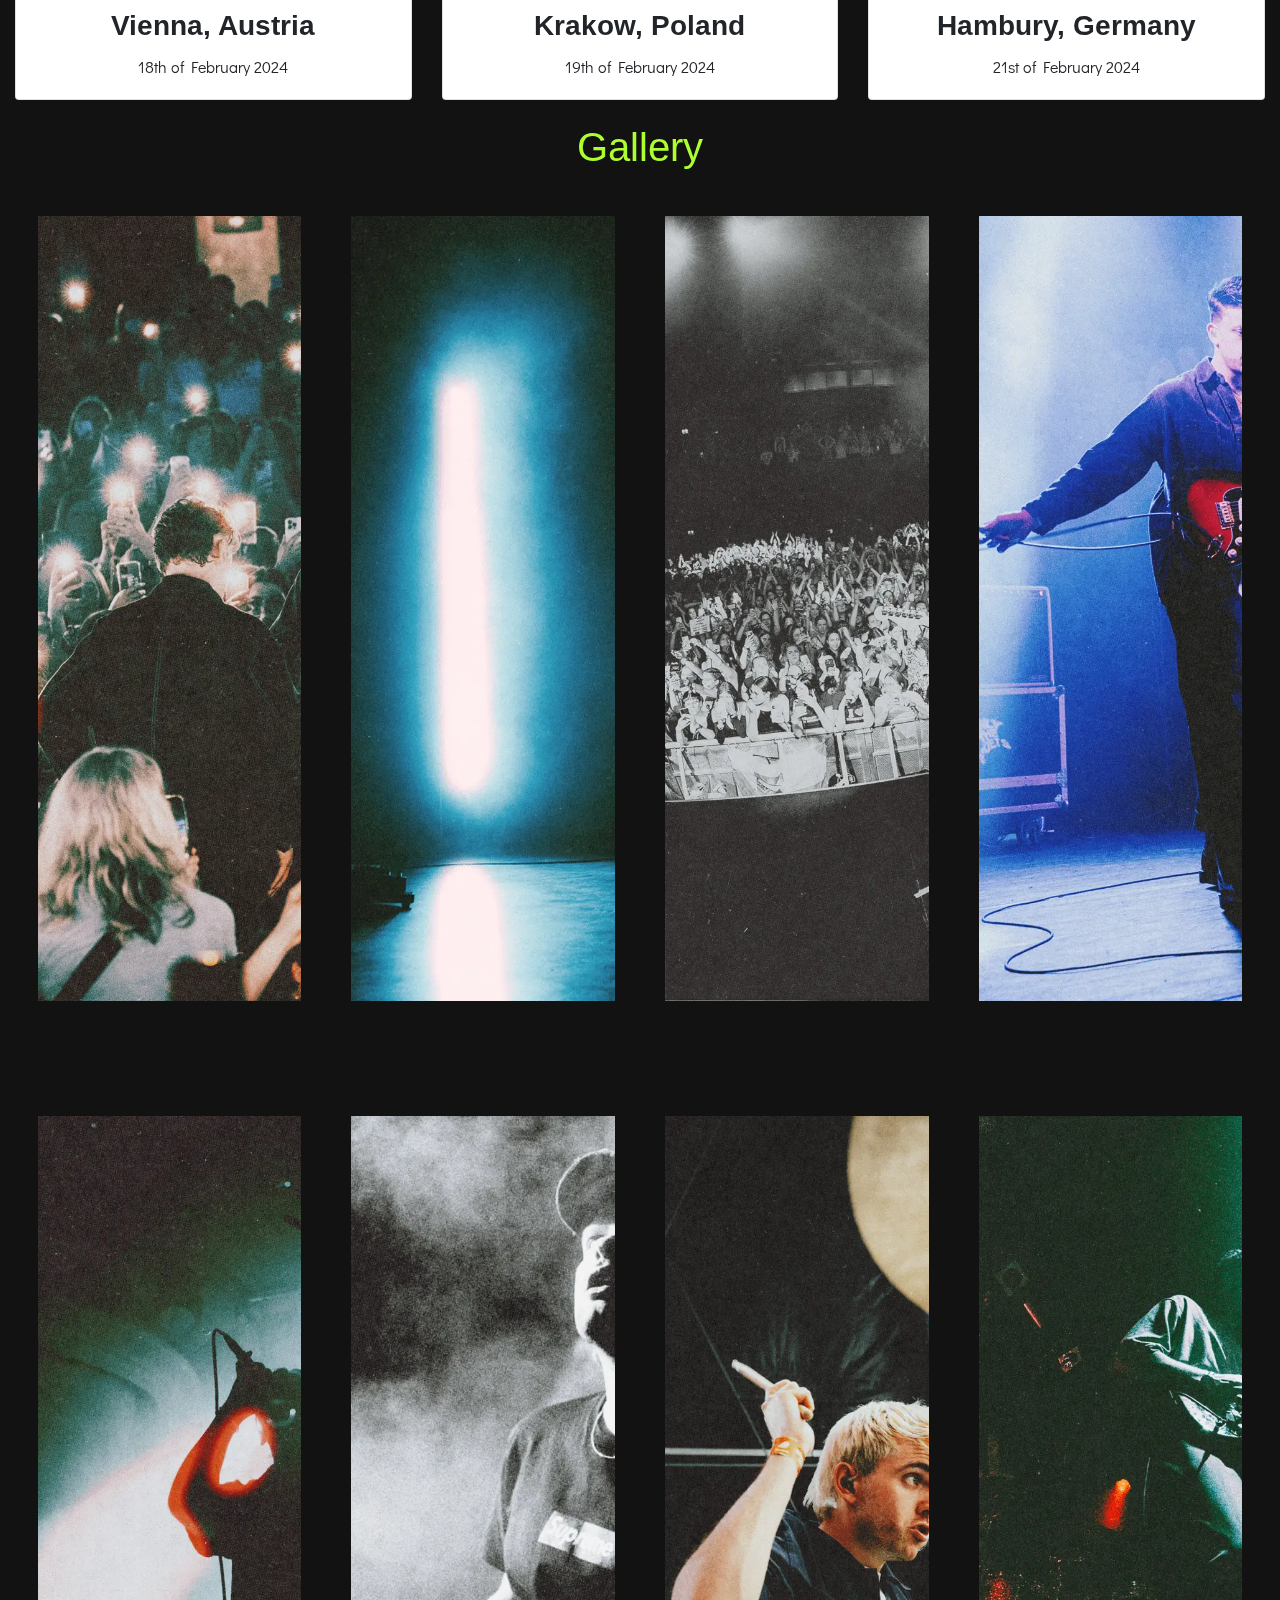
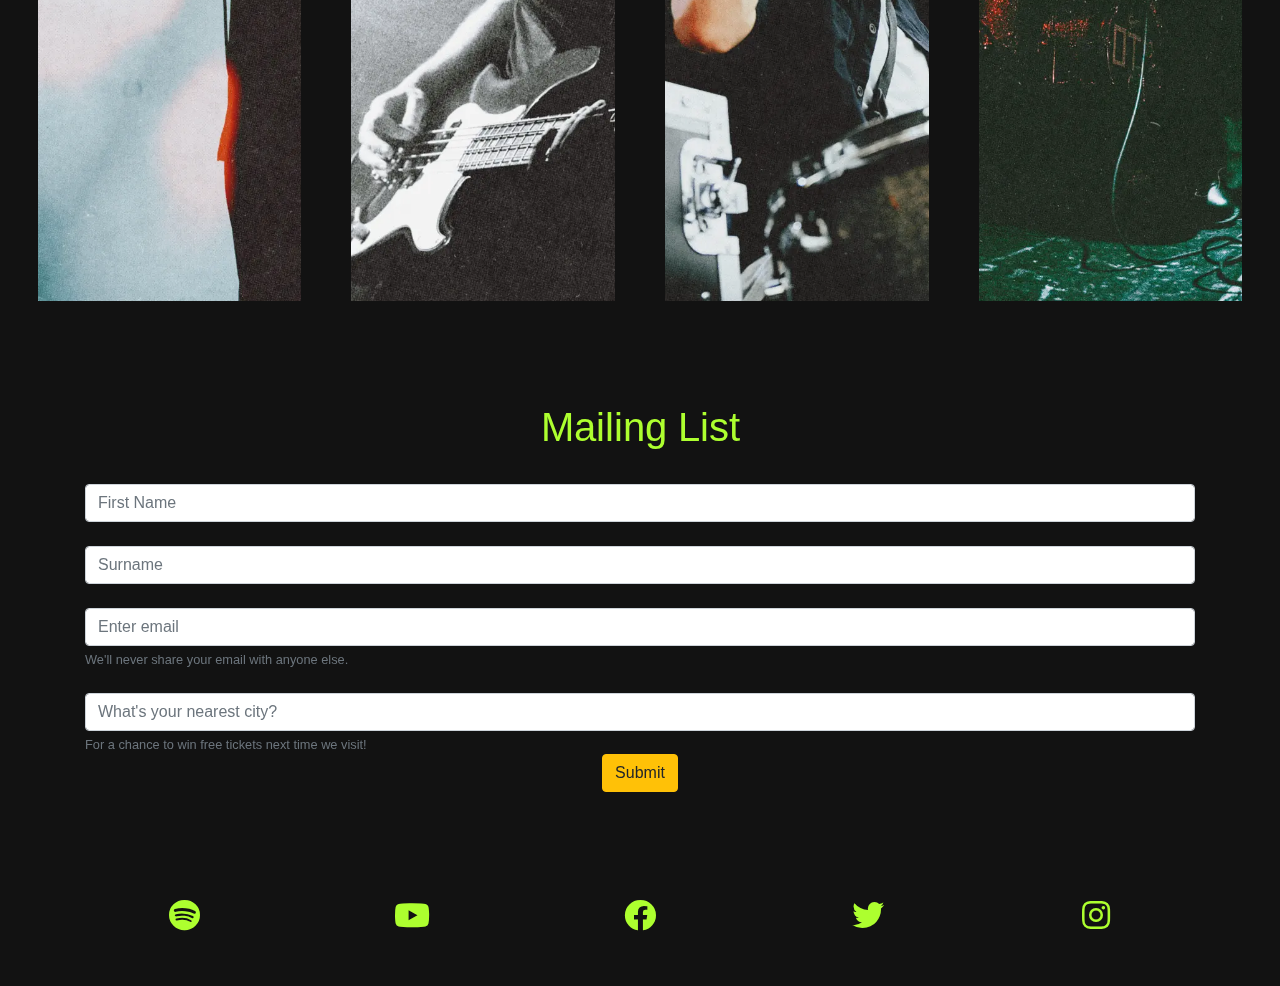
==== commit 87fbb1ac: "feat: mailing list submit button paths to thankyou.html and also fields are required" ====
--- a/index.html
+++ b/index.html
@@ -132,14 +132,14 @@
     <section class="hero-section">
       <div class="hero-image">
         <div>
-          <h1 class="hero-text">Only The Poets</h1>
+          <h1 class="hero-text text-color">Only The Poets</h1>
         </div>
       </div>
     </section>
     <!-------About us------->
     <br />
     <div class="grain"></div>
-    <h2 class="text-center header-font" id="about">About Us</h2>
+    <h2 class="text-center text-color header-font" id="about">About Us</h2>
     <div>
       <br />
     </div>
@@ -147,7 +147,7 @@
       <div class="container-fluid">
         <div class="row align-items-center">
           <div
-            class="col-sm-8 order-2 order-sm-1 about-us text-right-about text-center-about"
+            class="col-sm-8 order-2 order-sm-1 about-us text-right-about text-color text-center-about"
           >
             <h2 class="size">
               Only The Poets is a dynamic indie-pop band hailing from the
@@ -178,7 +178,7 @@
             />
           </div>
           <div
-            class="col-sm-8 order-2 order-sm-2 about-us text-left-about text-center-about"
+            class="col-sm-8 order-2 order-sm-2 about-us text-left-about text-color text-center-about"
           >
             <h2 class="size">
               With a fusion of indie rock and pop influences, Only The Poets
@@ -192,7 +192,7 @@
         </div>
         <div class="row align-items-center">
           <div
-            class="col-sm-8 order-2 order-sm-1 about-us text-right-about text-center-about"
+            class="col-sm-8 order-2 order-sm-1 about-us text-right-about text-color text-center-about"
           >
             <h2 class="size">
               Since bursting onto the scene, Only The Poets has garnered a
@@ -223,7 +223,7 @@
             />
           </div>
           <div
-            class="col-sm-8 order-2 order-sm-2 about-us text-left-about text-center-about"
+            class="col-sm-8 order-2 order-sm-2 about-us text-left-about text-color text-center-about"
           >
             <h2 class="size">
               Beyond their studio recordings, Only The Poets is known for their
@@ -240,7 +240,7 @@
     </section>
     <!-------Upcoming gigs------->
     <br />
-    <h2 class="text-center header-font" id="gigs">Upcoming shows</h2>
+    <h2 class="text-center text-color header-font" id="gigs">Upcoming shows</h2>
     <br />
     <section class="container-fluid">
       <div class="row">
@@ -287,7 +287,7 @@
     </section>
     <br />
     <!-------Gallery------->
-    <h2 class="text-center header-font" id="gallery">Gallery</h2>
+    <h2 class="text-center text-color header-font" id="gallery">Gallery</h2>
     <br />
     <section class="container-gallery">
       <div class="gallery-box gallery-item">
@@ -340,10 +340,10 @@
     </section>
     <!-------Mailing list------->
     <div id="mail">
-      <h2 class="text-center header-font">Mailing List</h2>
+      <h2 class="text-center text-color header-font">Mailing List</h2>
     </div>
     <section class="form-section container">
-      <form action="" class="signup-form">
+      <form action="thankyou.html"" class="signup-form">
         <div>
           <label for="first-name"></label>
           <input
@@ -352,6 +352,7 @@
             id="first-name"
             aria-describedby="first-name"
             placeholder="First Name"
+            required
           />
         </div>
         <div>
@@ -362,6 +363,7 @@
             id="last-name"
             aria-describedby="last-name"
             placeholder="Surname"
+            required
           />
         </div>
         <div>
@@ -372,6 +374,7 @@
             id="InputEmail1"
             aria-describedby="emailHelp"
             placeholder="Enter email"
+            required
           />
           <small class="form-text text-muted"
             >We'll never share your email with anyone else.</small
@@ -385,6 +388,7 @@
             id="home-city"
             aria-describedby="home-city"
             placeholder="What's your nearest city?"
+            required
           />
           <small class="form-text text-muted"
             >For a chance to win free tickets next time we visit!</small
--- a/assets/css/style.css
+++ b/assets/css/style.css
@@ -8,6 +8,15 @@
   font-family: Arimo, Courier, monospace;
   font-size: 2.5rem;
 }
+
+.text-color {
+  color: #adff2f;
+}
+
+.text-center {
+  text-align: center;
+}
+
 /*-----------------Background----------------- */
 
 body {
@@ -88,10 +97,6 @@
   }
 }
 
-.text-center {
-  text-align: center;
-  color: greenyellow;
-}
 /*-----------------Nav Bar----------------- */
 
 header {
@@ -102,24 +107,21 @@
 }
 
 .nav-button-color {
-  color: greenyellow;
+  color: #adff2f;
 }
 
 .navbar-light .navbar-nav .nav-link {
-  color: greenyellow;
-}
-
-@media only screen and (max-width: 374px) {
-  .nav-button-color {
-    color: red;
-  }
-
-  .navbar-light .navbar-nav .nav-link {
-    color: red;
-  }
-}
+  color: #adff2f;
+}
+
 .nav-font {
   font-family: "Didact Gothic", sans-serif;
+}
+
+@media only screen and (max-width: 991px) {
+  .navbar-collapse {
+    background-color: rgba(0, 0, 0, 0.8);
+  }
 }
 
 /*-----------------Hero Image----------------- */
@@ -143,7 +145,6 @@
 }
 
 .hero-text {
-  color: greenyellow;
   text-align: center;
   font-family: Lalezar, "Courier New", sans-serif;
   font-size: 5rem;
@@ -172,7 +173,7 @@
   padding: 10px;
   font-family: sans-serif;
   color: black;
-  background: greenyellow;
+  background: #adff2f;
   border-radius: 100px;
   white-space: nowrap;
 }
@@ -195,7 +196,7 @@
 }
 
 .about-us {
-  color: yellowgreen;
+  color: #adff2f;
   font-family: "Didact Gothic", sans serif;
   font-size: small;
 }
@@ -323,3 +324,14 @@
     letter-spacing: 0px;
   }
 }
+
+/*-----------------Thankyou----------------- */
+
+.thankyou-height {
+  height: 1vh;
+}
+/*-----------------404----------------- */
+
+.notfound-height {
+  height: 1vh;
+}
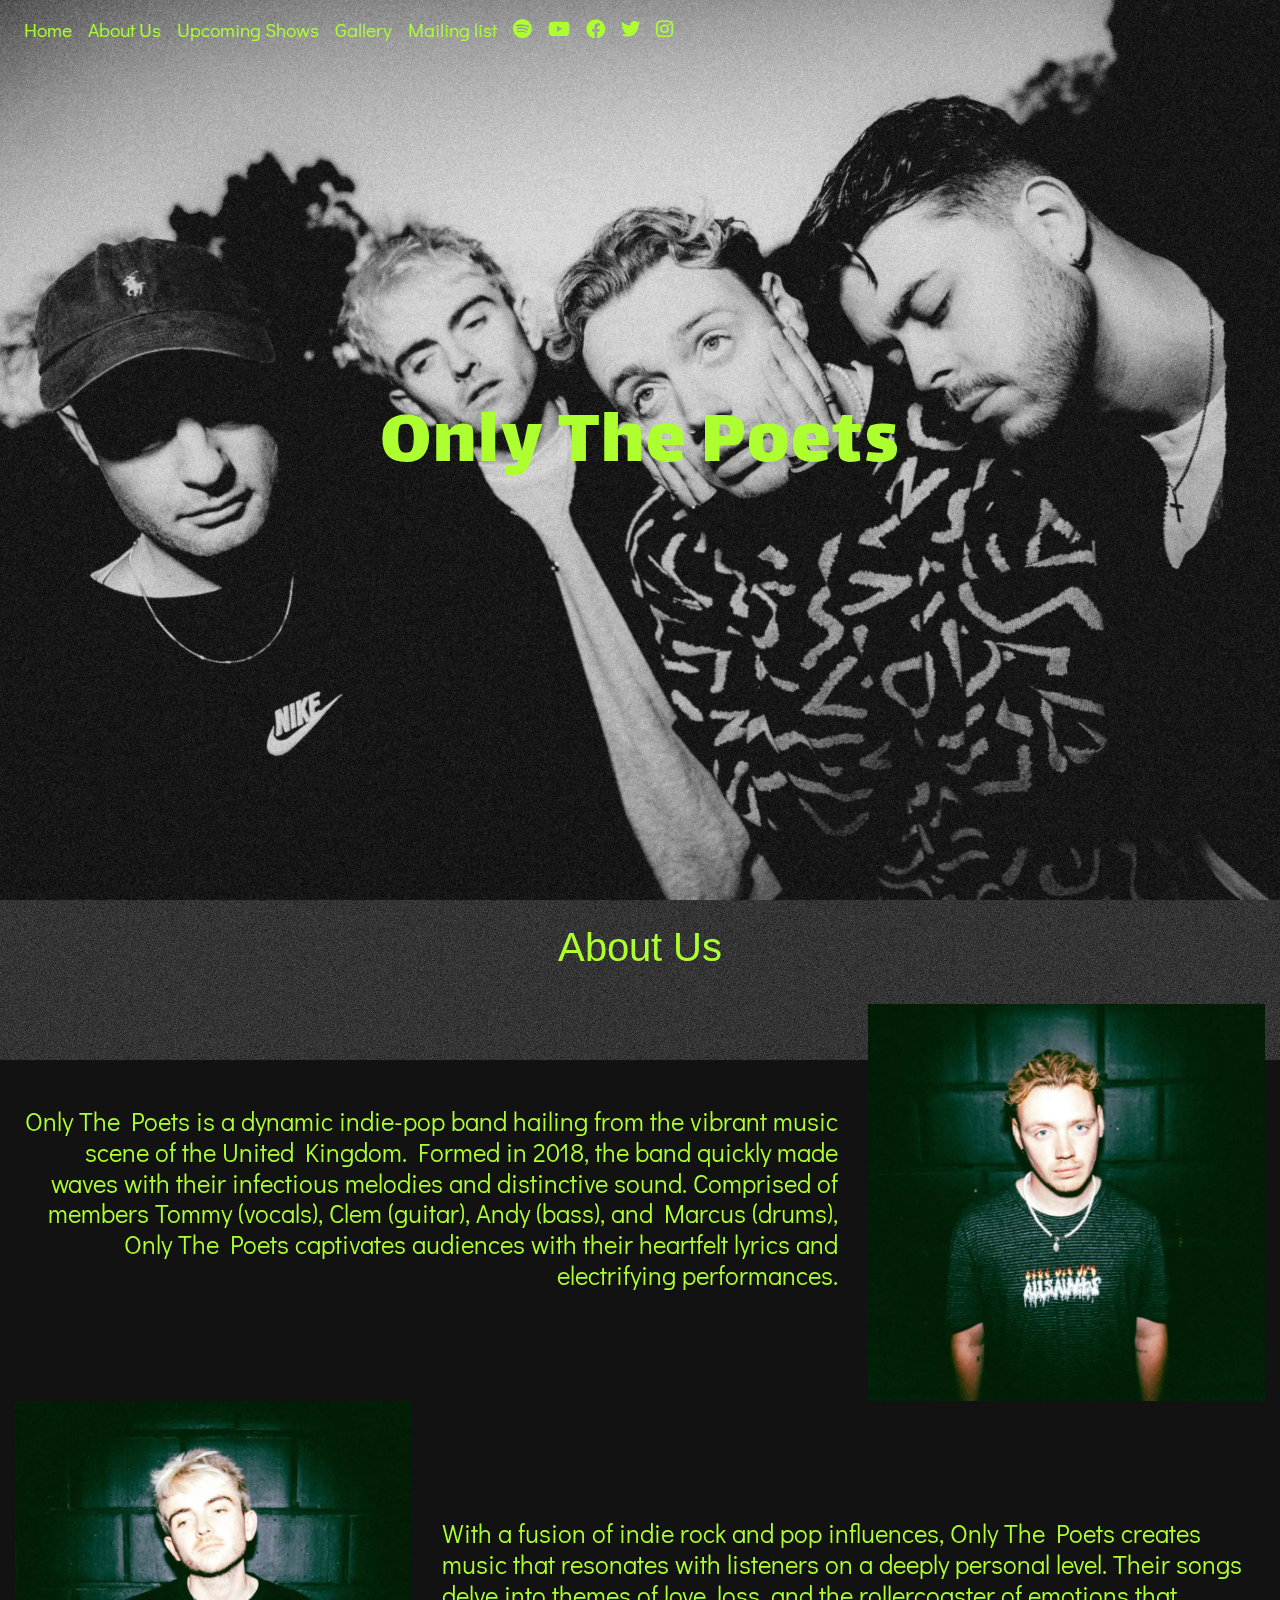
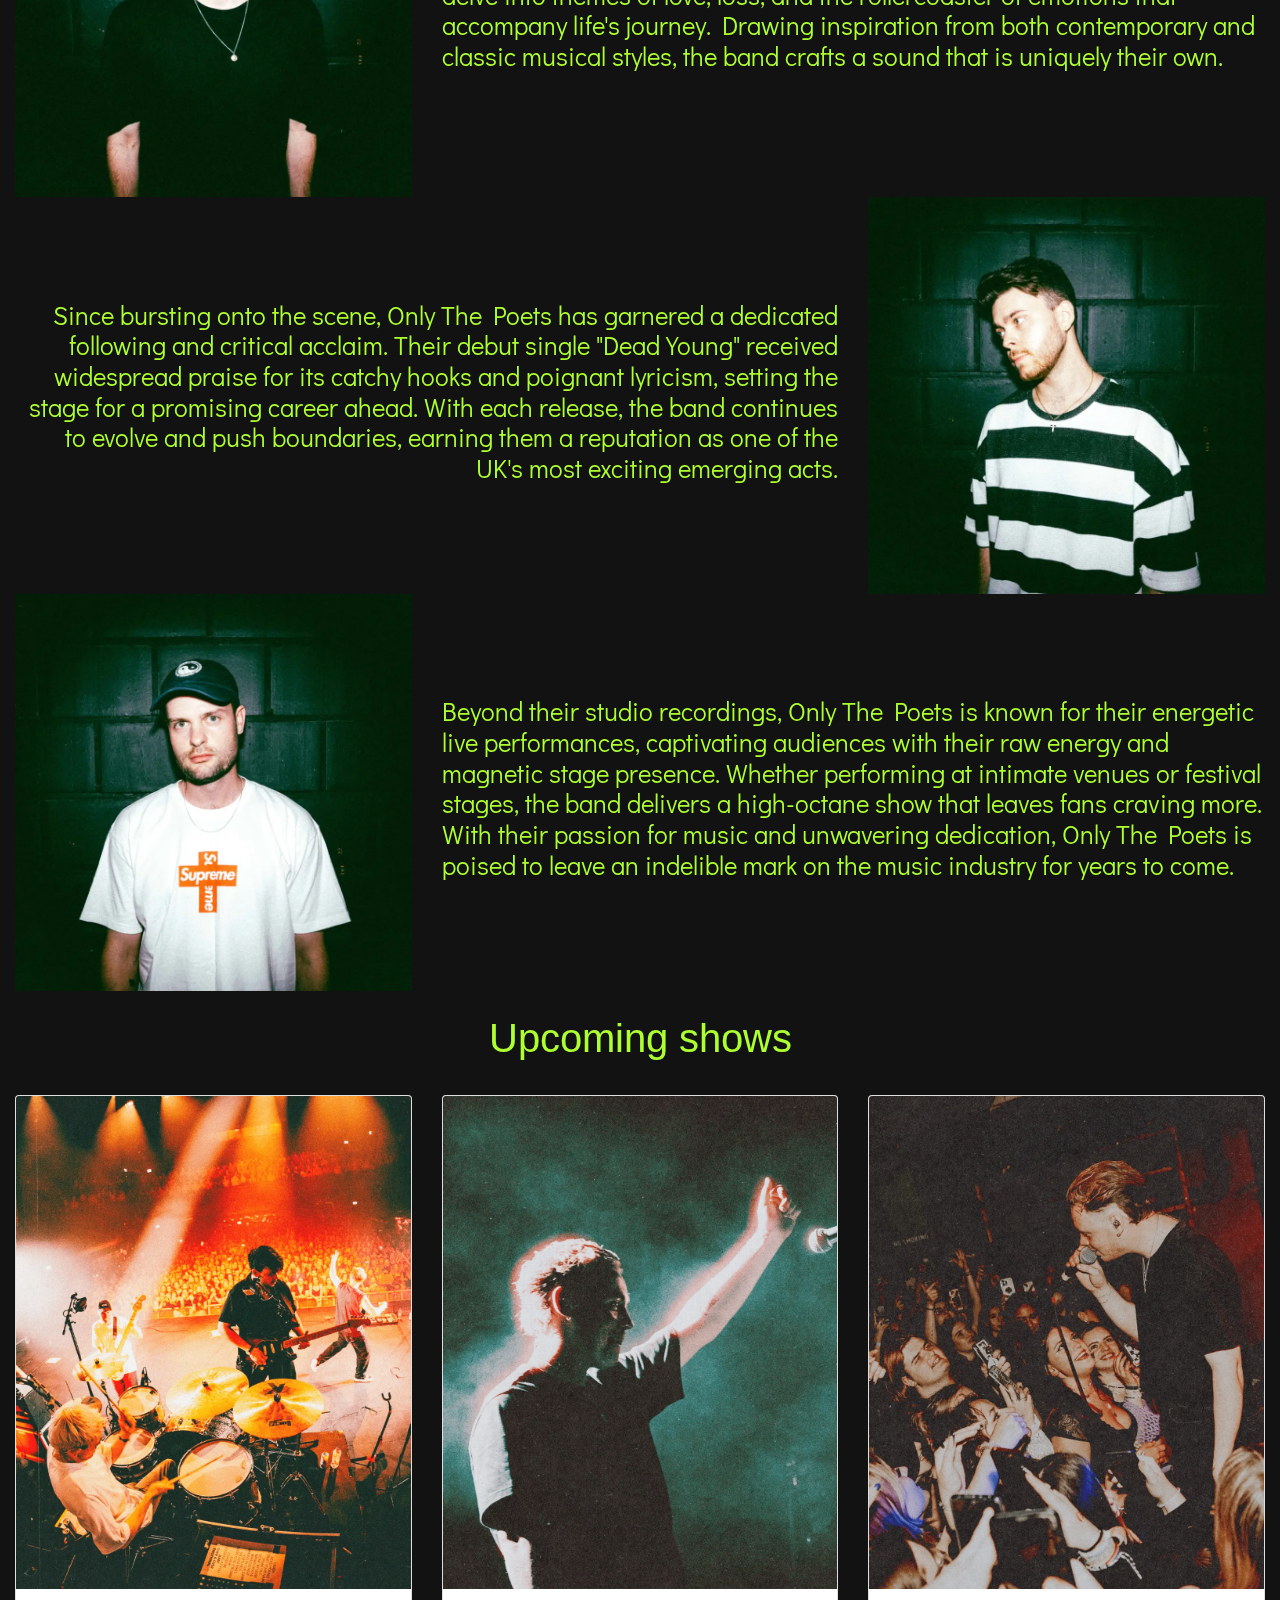
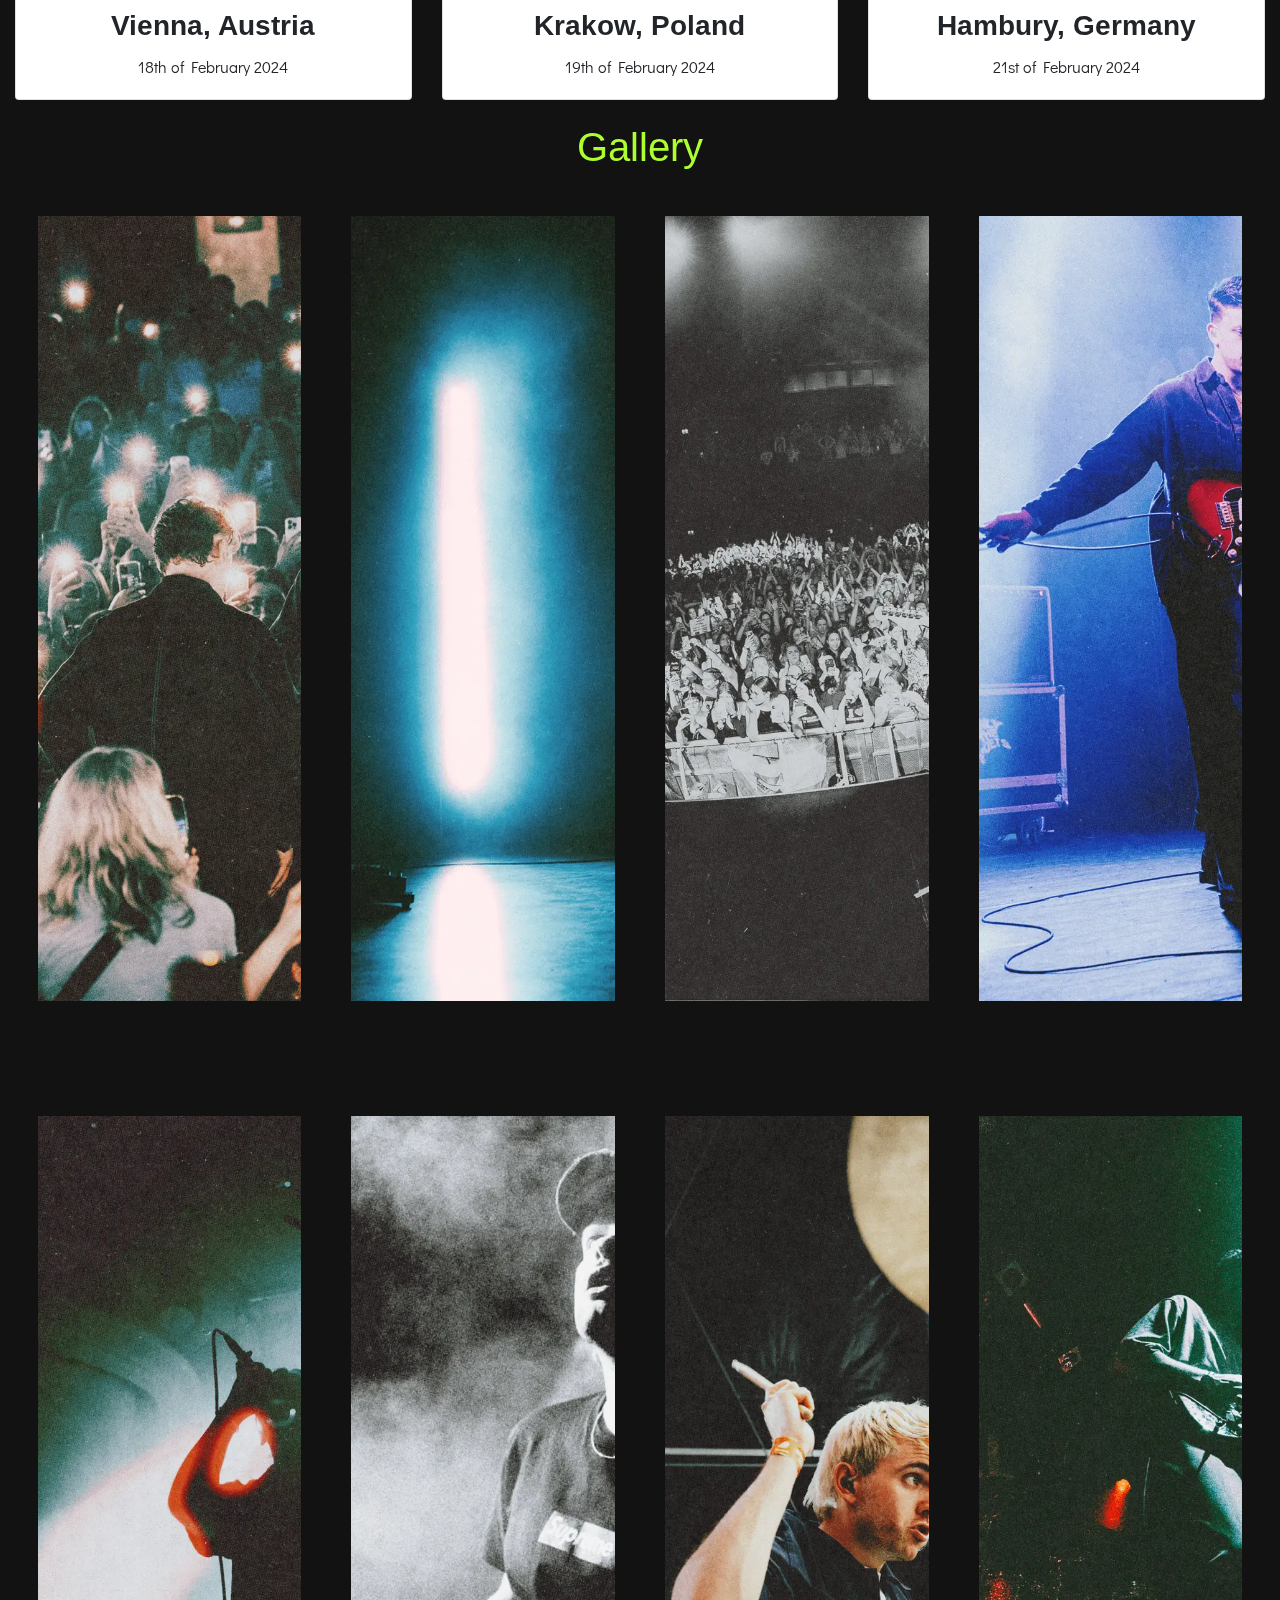
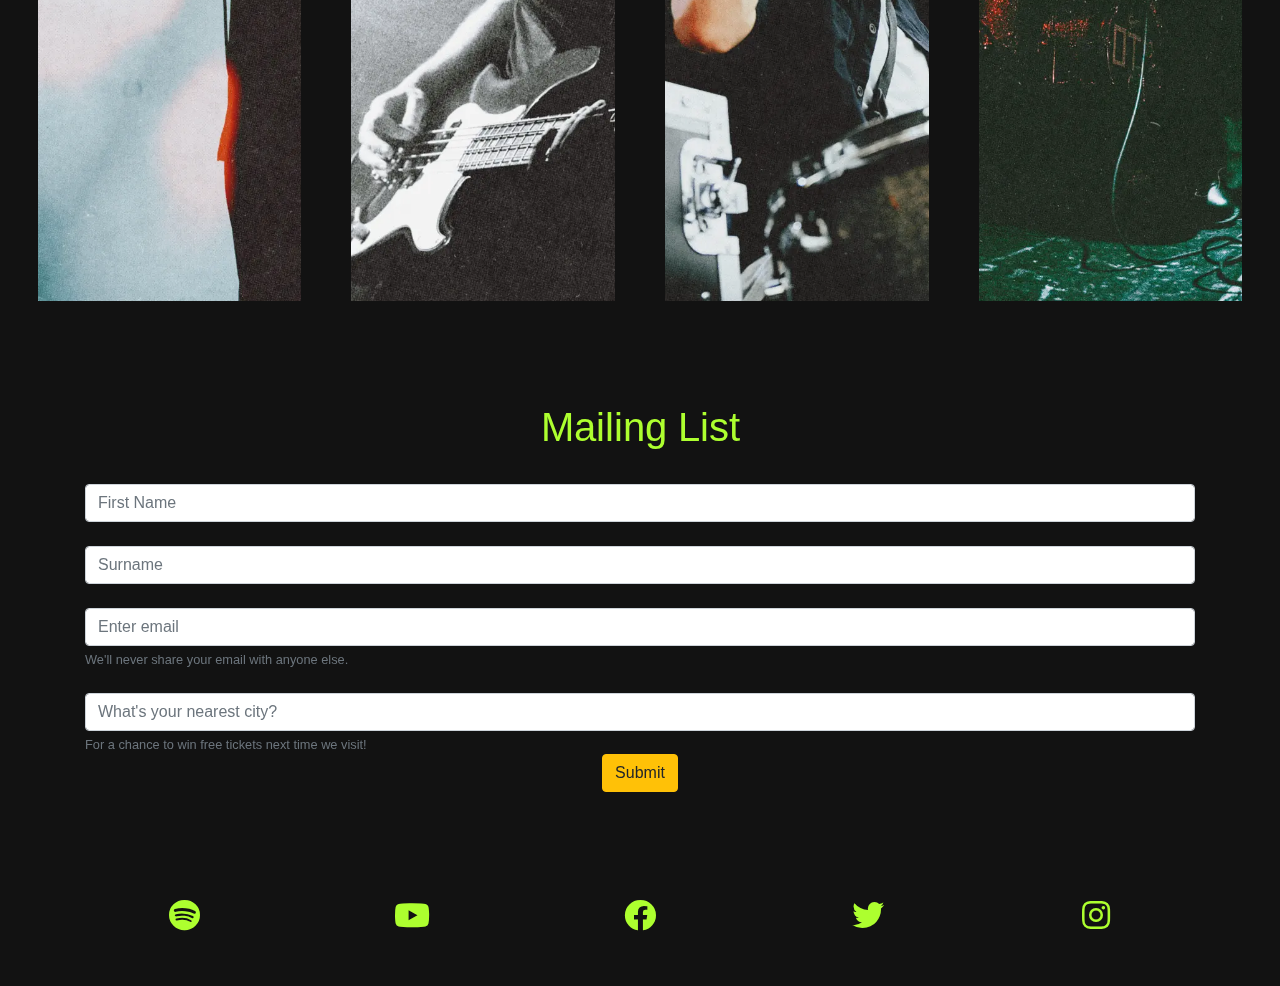
==== commit 786990ee: "fix: errors fixed" ====
--- a/index.html
+++ b/index.html
@@ -68,7 +68,7 @@
                 <i
                   class="fab fa-spotify nav-button-color"
                   aria-hidden="true"
-                  alt="Spotify"
+                  title="Spotify"
                 ></i>
               </a>
             </li>
@@ -81,7 +81,7 @@
                 <i
                   class="fab fa-youtube nav-button-color"
                   aria-hidden="true"
-                  alt="Youtube"
+                  title="Youtube"
                 ></i>
               </a>
             </li>
@@ -94,7 +94,7 @@
                 <i
                   class="fab fa-facebook nav-button-color"
                   aria-hidden="true"
-                  alt="Facebook"
+                  title="Facebook"
                 ></i>
               </a>
             </li>
@@ -107,7 +107,7 @@
                 <i
                   class="fab fa-twitter nav-button-color"
                   aria-hidden="true"
-                  alt="X formally Twitter"
+                  title="X formally Twitter"
                 ></i>
               </a>
             </li>
@@ -120,7 +120,7 @@
                 <i
                   class="fab fa-instagram nav-button-color"
                   aria-hidden="true"
-                  alt="Instagram"
+                  title="Instagram"
                 ></i>
               </a>
             </li>
@@ -343,7 +343,7 @@
       <h2 class="text-center text-color header-font">Mailing List</h2>
     </div>
     <section class="form-section container">
-      <form action="thankyou.html"" class="signup-form">
+      <form action="thankyou.html" class="signup-form">
         <div>
           <label for="first-name"></label>
           <input
@@ -372,7 +372,7 @@
             type="email"
             class="form-control"
             id="InputEmail1"
-            aria-describedby="emailHelp"
+            aria-describedby="email-help"
             placeholder="Enter email"
             required
           />
